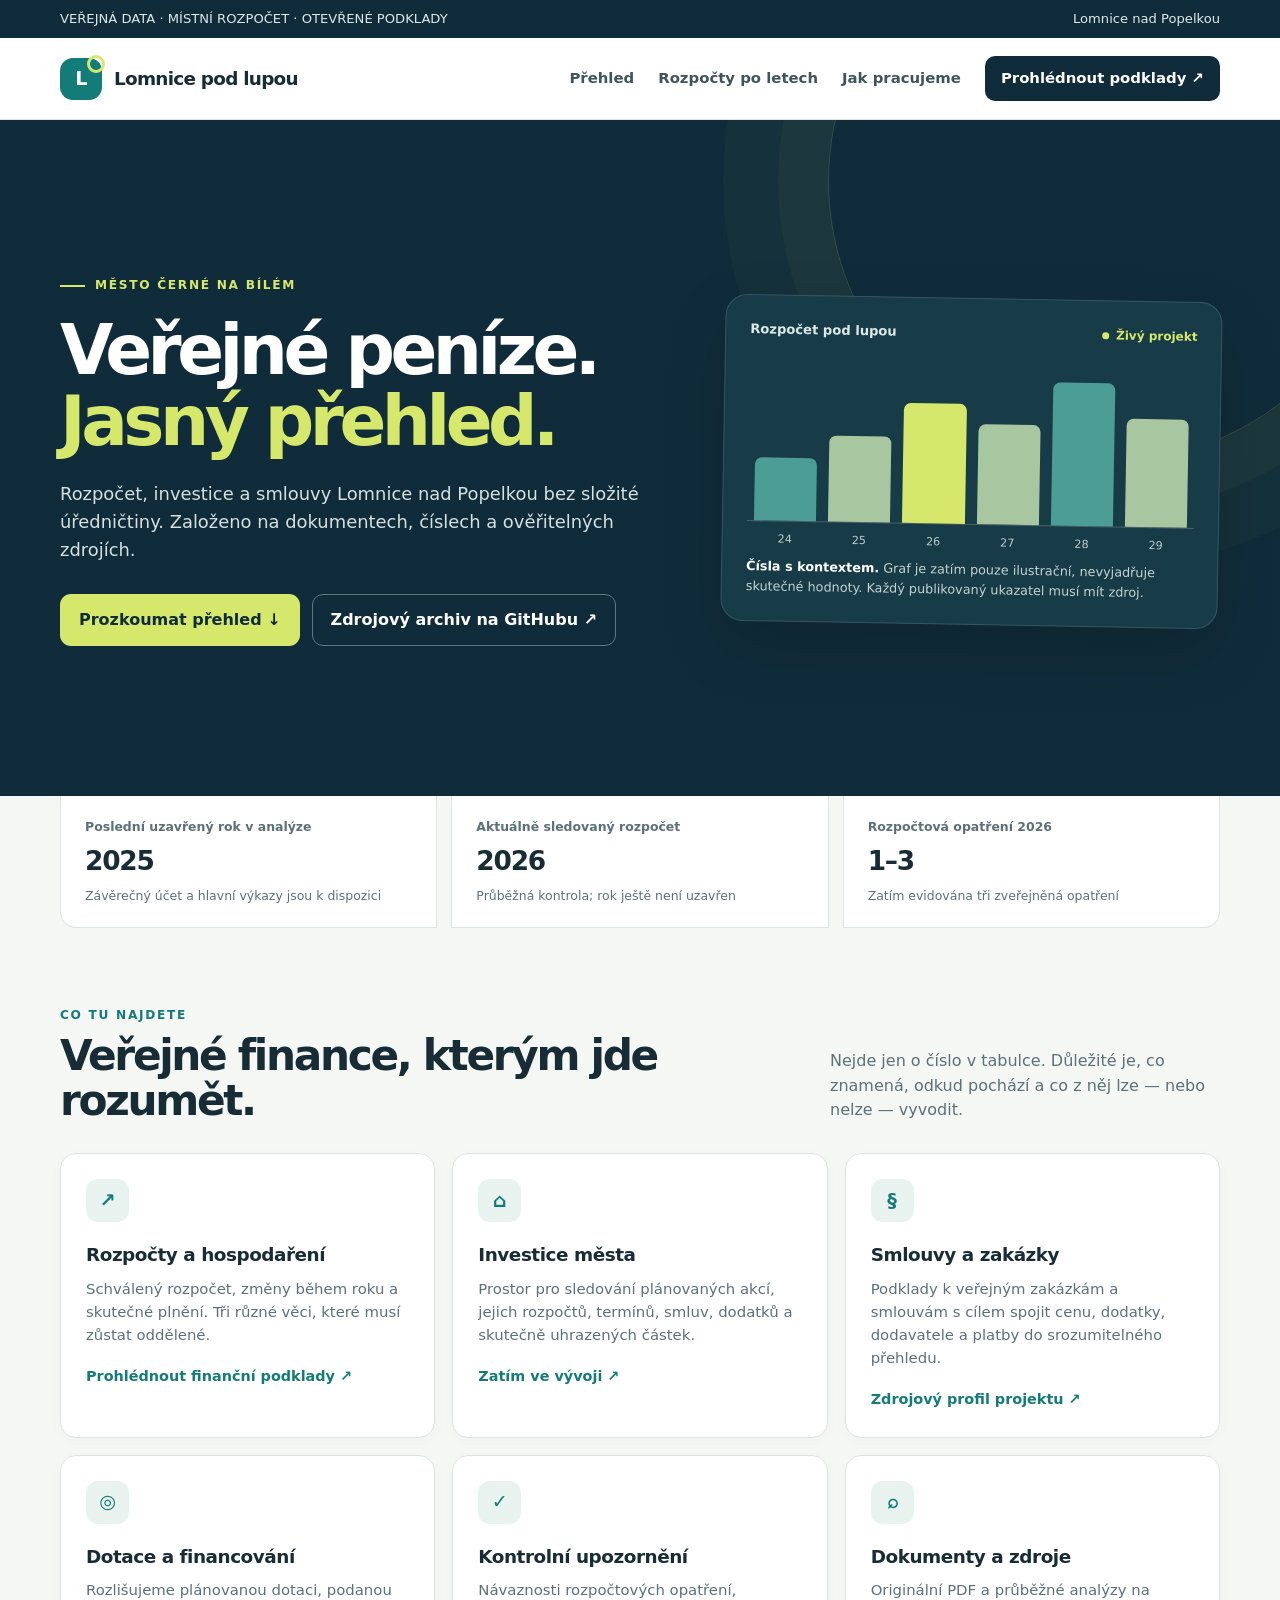
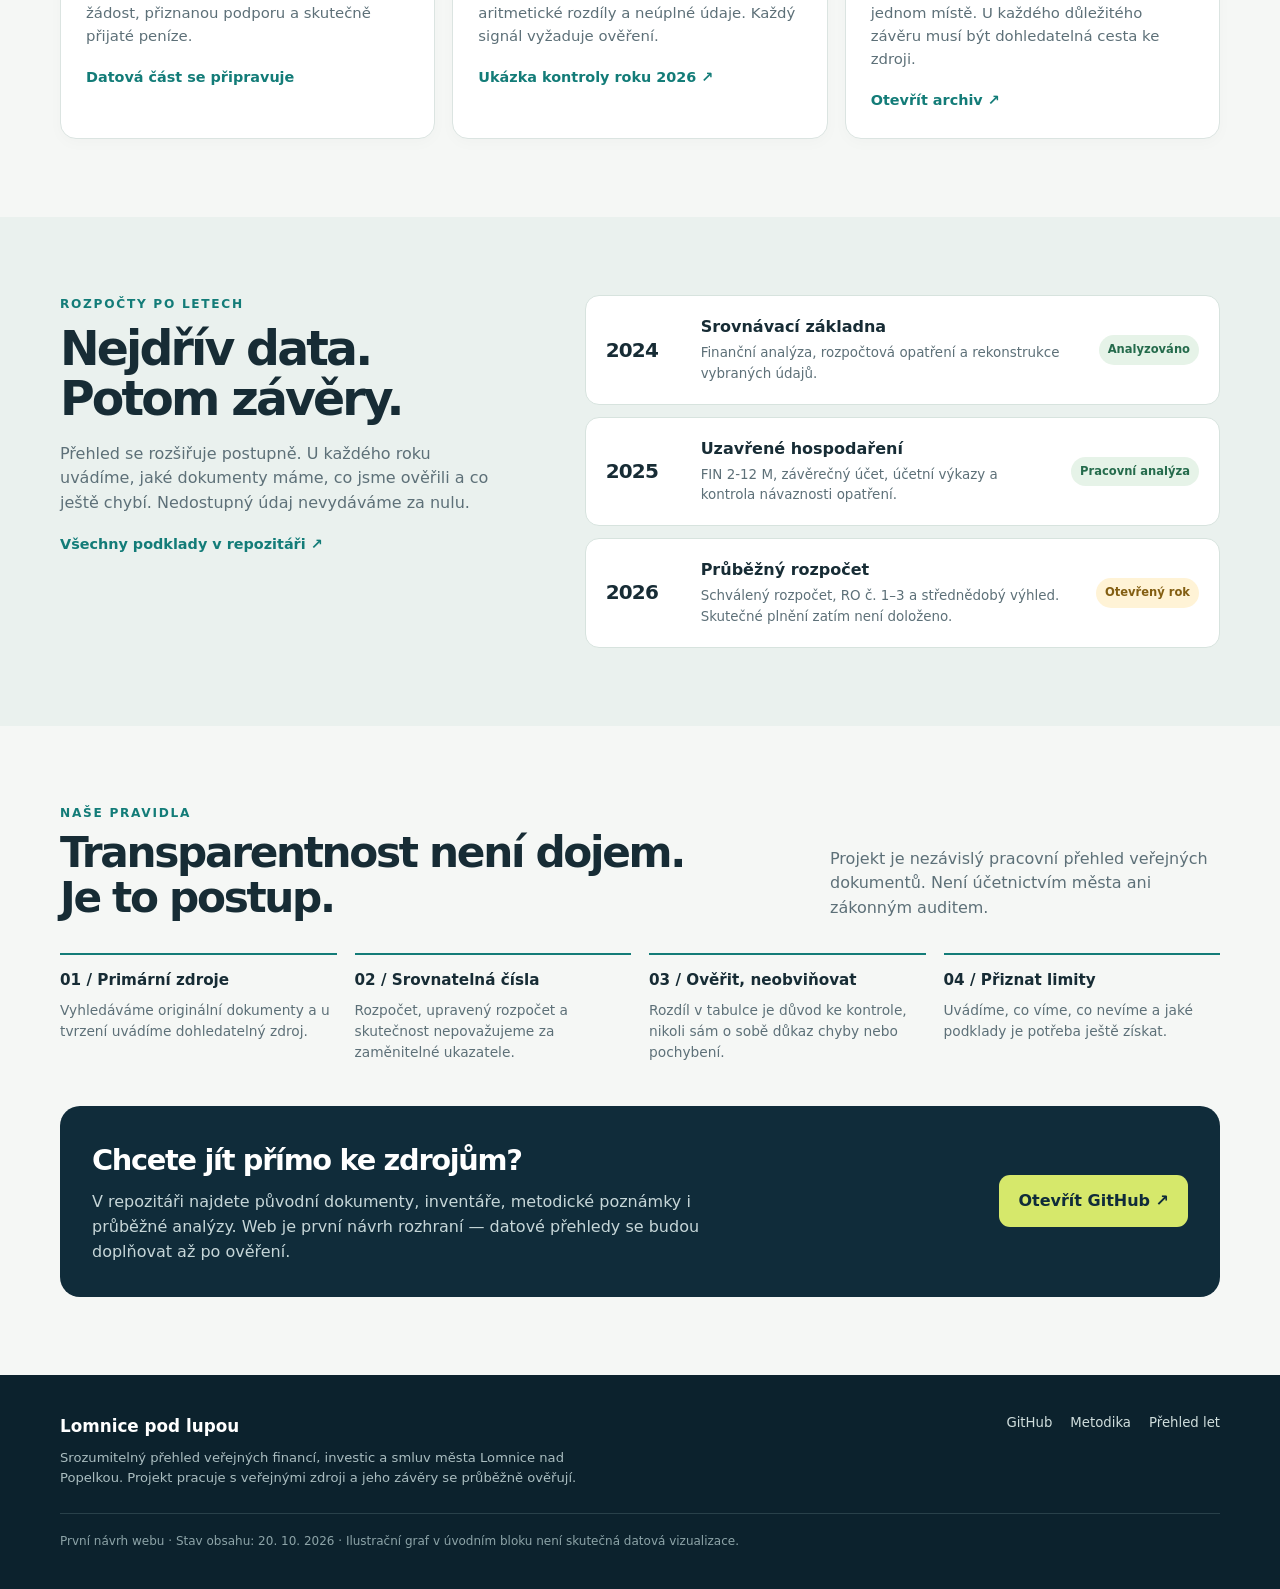
==== site/index.html @ ef6eff3b "Add first public website homepage prototype" ====
<!doctype html>
<html lang="cs">
<head>
  <meta charset="utf-8">
  <meta name="viewport" content="width=device-width, initial-scale=1">
  <meta name="description" content="Lomnice pod lupou – veřejně dohledatelný přehled rozpočtu, financí, investic a veřejných zakázek města Lomnice nad Popelkou.">
  <meta name="theme-color" content="#102c3a">
  <title>Lomnice pod lupou | Veřejné finance srozumitelně</title>
  <style>
    :root{--ink:#172c35;--muted:#5d7078;--paper:#f5f7f5;--white:#fff;--navy:#102c3a;--teal:#137c78;--lime:#d6e86b;--line:#dbe4e1;--soft:#e8f2ef;--warn:#fff3d6;--shadow:0 18px 45px rgba(16,44,58,.09)}
    *{box-sizing:border-box}html{scroll-behavior:smooth}body{margin:0;background:var(--paper);color:var(--ink);font-family:Inter,ui-sans-serif,system-ui,-apple-system,BlinkMacSystemFont,"Segoe UI",sans-serif;line-height:1.55}
    a{color:inherit}button{font:inherit}.wrap{width:min(1160px,calc(100% - 40px));margin:auto}
    .topline{background:var(--navy);color:#dce9e8;font-size:.82rem}.topline .wrap{display:flex;justify-content:space-between;gap:16px;padding:9px 0}
    header{background:var(--white);border-bottom:1px solid var(--line)}.nav{display:flex;align-items:center;justify-content:space-between;gap:25px;padding:18px 0}
    .brand{display:flex;align-items:center;gap:12px;text-decoration:none;font-weight:850;letter-spacing:-.04em;font-size:1.15rem}.brandmark{width:42px;height:42px;background:var(--teal);color:white;border-radius:13px;display:grid;place-items:center;font-weight:900;font-size:1.2rem;position:relative}.brandmark:after{content:"";position:absolute;width:12px;height:12px;border:3px solid var(--lime);border-radius:50%;right:-3px;top:-3px}
    nav{display:flex;align-items:center;gap:24px}nav a{text-decoration:none;color:#40545c;font-size:.93rem;font-weight:650}nav a:hover{color:var(--teal)}.navcta{background:var(--navy);color:#fff;padding:11px 16px;border-radius:10px}
    .hero{background:var(--navy);color:white;overflow:hidden;position:relative}.hero:after{content:"";position:absolute;width:560px;height:560px;border:1px solid rgba(214,232,107,.18);border-radius:50%;right:-110px;top:-220px;box-shadow:0 0 0 50px rgba(214,232,107,.035),0 0 0 105px rgba(214,232,107,.025);pointer-events:none}
    .hero-grid{display:grid;grid-template-columns:1.1fr .9fr;align-items:center;gap:55px;padding:78px 0 72px;position:relative;z-index:1}.eyebrow{text-transform:uppercase;letter-spacing:.14em;font-size:.76rem;font-weight:800;color:var(--lime);display:flex;align-items:center;gap:10px}.eyebrow:before{content:"";width:25px;height:2px;background:var(--lime)}
    h1{font-size:clamp(2.7rem,5.4vw,5rem);line-height:1.02;letter-spacing:-.065em;margin:20px 0 24px;max-width:720px}h1 em{font-style:normal;color:var(--lime)}.hero p{font-size:1.12rem;color:#d4e0e1;max-width:590px;margin:0 0 30px}.actions{display:flex;gap:12px;flex-wrap:wrap}.btn{display:inline-flex;align-items:center;justify-content:center;text-decoration:none;border-radius:11px;padding:13px 18px;font-weight:800;border:1px solid transparent}.btn.primary{background:var(--lime);color:var(--navy)}.btn.ghost{border-color:#61757c;color:white}.btn:hover{transform:translateY(-1px)}
    .visual{background:#183b48;border:1px solid #355661;border-radius:22px;padding:24px;box-shadow:0 25px 65px rgba(0,0,0,.15);transform:rotate(1deg)}.visual-top{display:flex;justify-content:space-between;align-items:center;color:#dbe8e6;font-size:.82rem;font-weight:750}.live{display:inline-flex;align-items:center;gap:7px;color:var(--lime);font-size:.75rem}.live:before{content:"";width:7px;height:7px;border-radius:50%;background:var(--lime)}
    .chart{height:160px;display:flex;align-items:end;gap:12px;border-bottom:1px solid #49616a;margin:22px 0 18px;padding:0 7px}.bar{flex:1;border-radius:7px 7px 0 0;background:#4b9d95;position:relative;min-width:0}.bar:nth-child(2n){background:#a8c6a0}.bar:nth-child(3){background:var(--lime)}.bar span{position:absolute;bottom:-27px;left:50%;transform:translateX(-50%);font-size:.7rem;color:#b9cbcc}.visual-note{margin-top:35px;color:#c3d2d2;font-size:.8rem}.visual-note strong{color:white}
    .stats{display:grid;grid-template-columns:repeat(3,1fr);gap:14px;margin-top:-1px}.stat{background:white;padding:22px 24px;border:1px solid var(--line);border-top:0}.stat:first-child{border-radius:0 0 0 16px}.stat:last-child{border-radius:0 0 16px 0}.stat-label{font-size:.78rem;color:var(--muted);font-weight:700}.stat-value{font-size:1.65rem;font-weight:850;letter-spacing:-.045em;margin:4px 0}.stat-note{font-size:.78rem;color:var(--muted)}
    section{padding:78px 0}.section-head{display:flex;justify-content:space-between;align-items:end;gap:30px;margin-bottom:30px}.section-head h2{font-size:clamp(2rem,3.3vw,3.1rem);line-height:1.06;letter-spacing:-.055em;margin:9px 0 0;max-width:660px}.section-head p{max-width:390px;color:var(--muted);margin:0}.kicker{font-size:.76rem;text-transform:uppercase;letter-spacing:.14em;color:var(--teal);font-weight:850}
    .cards{display:grid;grid-template-columns:repeat(3,1fr);gap:17px}.card{background:white;border:1px solid var(--line);border-radius:16px;padding:25px;box-shadow:0 4px 15px rgba(16,44,58,.025)}.icon{width:43px;height:43px;background:var(--soft);border-radius:12px;display:grid;place-items:center;color:var(--teal);font-size:1.2rem;font-weight:900}.card h3{margin:19px 0 8px;font-size:1.15rem;letter-spacing:-.025em}.card p{color:var(--muted);font-size:.93rem;margin:0 0 17px}.textlink{font-weight:800;color:var(--teal);text-decoration:none;font-size:.9rem}.textlink:hover{text-decoration:underline}
    .feature{background:#eaf1ee}.feature-grid{display:grid;grid-template-columns:.85fr 1.15fr;gap:55px;align-items:start}.feature h2{font-size:clamp(2.2rem,3.7vw,3.4rem);line-height:1.05;letter-spacing:-.06em;margin:10px 0 18px}.feature-intro{color:var(--muted);max-width:440px}.yearlist{display:grid;gap:12px}.year{background:white;border:1px solid #d7e3de;border-radius:14px;padding:19px 20px;display:grid;grid-template-columns:80px 1fr auto;align-items:center;gap:15px}.yearnum{font-size:1.25rem;font-weight:900;letter-spacing:-.04em}.year h3{font-size:1rem;margin:0 0 3px}.year p{font-size:.84rem;color:var(--muted);margin:0}.pill{font-size:.72rem;font-weight:800;border-radius:999px;padding:6px 9px;background:#e6f3e8;color:#256b4c;white-space:nowrap}.pill.work{background:var(--warn);color:#835e12}
    .callout{background:var(--navy);color:white;border-radius:20px;padding:32px;display:flex;justify-content:space-between;align-items:center;gap:28px}.callout h2{font-size:1.8rem;letter-spacing:-.045em;margin:0 0 8px}.callout p{color:#c6d6d8;margin:0;max-width:650px}.callout .btn{white-space:nowrap}
    .method{display:grid;grid-template-columns:repeat(4,1fr);gap:18px;margin-top:32px}.step{border-top:2px solid var(--teal);padding-top:14px}.step strong{display:block;font-size:.95rem;margin-bottom:7px}.step p{font-size:.86rem;color:var(--muted);margin:0}
    footer{background:#0c222d;color:#d0dedd;padding:38px 0}.footergrid{display:flex;justify-content:space-between;gap:30px;align-items:start}.footerbrand{font-weight:850;color:white;font-size:1.05rem}.footertext{max-width:550px;font-size:.82rem;color:#aabdc0;margin-top:9px}.footlinks{display:flex;gap:18px;flex-wrap:wrap}.footlinks a{font-size:.83rem;color:#d0dedd;text-decoration:none}.footlinks a:hover{color:var(--lime)}.fineprint{font-size:.75rem;color:#8da4a8;margin-top:25px;border-top:1px solid #29414a;padding-top:18px}
    @media(max-width:850px){nav{gap:13px}nav a:not(.navcta){display:none}.hero-grid{grid-template-columns:1fr;gap:40px;padding:60px 0}.visual{max-width:540px}.feature-grid{grid-template-columns:1fr;gap:30px}.cards{grid-template-columns:repeat(2,1fr)}.section-head{align-items:start;flex-direction:column}.method{grid-template-columns:repeat(2,1fr)}}
    @media(max-width:560px){.wrap{width:min(100% - 28px,1160px)}.topline .wrap{font-size:.72rem}.topline span:last-child{display:none}.nav{padding:13px 0}.navcta{padding:9px 11px;font-size:.82rem}.hero-grid{padding:48px 0}.hero p{font-size:1rem}h1{font-size:3.1rem}.stats{grid-template-columns:1fr;gap:0}.stat,.stat:first-child,.stat:last-child{border-radius:0;border-top:1px solid var(--line)}.stat:first-child{border-radius:13px 13px 0 0}.stat:last-child{border-radius:0 0 13px 13px}.cards{grid-template-columns:1fr}section{padding:55px 0}.year{grid-template-columns:55px 1fr;gap:12px}.year .pill{grid-column:2;justify-self:start}.callout{padding:25px;align-items:start;flex-direction:column}.method{grid-template-columns:1fr 1fr}.footergrid{flex-direction:column}.visual{padding:19px}.chart{gap:8px}}
  </style>
</head>
<body>
  <div class="topline"><div class="wrap"><span>VEŘEJNÁ DATA · MÍSTNÍ ROZPOČET · OTEVŘENÉ PODKLADY</span><span>Lomnice nad Popelkou</span></div></div>
  <header>
    <div class="wrap nav">
      <a class="brand" href="#uvod" aria-label="Lomnice pod lupou – úvod"><span class="brandmark">L</span><span>Lomnice pod lupou</span></a>
      <nav aria-label="Hlavní navigace"><a href="#prehled">Přehled</a><a href="#roky">Rozpočty po letech</a><a href="#metodika">Jak pracujeme</a><a class="navcta" href="#zdroje">Prohlédnout podklady ↗</a></nav>
    </div>
  </header>
  <main>
    <section class="hero" id="uvod">
      <div class="wrap hero-grid">
        <div>
          <div class="eyebrow">Město černé na bílém</div>
          <h1>Veřejné peníze.<br><em>Jasný přehled.</em></h1>
          <p>Rozpočet, investice a smlouvy Lomnice nad Popelkou bez složité úředničtiny. Založeno na dokumentech, číslech a ověřitelných zdrojích.</p>
          <div class="actions"><a class="btn primary" href="#prehled">Prozkoumat přehled ↓</a><a class="btn ghost" href="https://github.com/ReneHlouzek/lomnice-pod-lupou">Zdrojový archiv na GitHubu ↗</a></div>
        </div>
        <div class="visual" aria-label="Ilustrační graf vývoje rozpočtu">
          <div class="visual-top"><span>Rozpočet pod lupou</span><span class="live">Živý projekt</span></div>
          <div class="chart" aria-hidden="true"><div class="bar" style="height:40%"><span>24</span></div><div class="bar" style="height:54%"><span>25</span></div><div class="bar" style="height:76%"><span>26</span></div><div class="bar" style="height:63%"><span>27</span></div><div class="bar" style="height:90%"><span>28</span></div><div class="bar" style="height:68%"><span>29</span></div></div>
          <div class="visual-note"><strong>Čísla s kontextem.</strong> Graf je zatím pouze ilustrační, nevyjadřuje skutečné hodnoty. Každý publikovaný ukazatel musí mít zdroj.</div>
        </div>
      </div>
    </section>
    <div class="wrap stats" aria-label="Aktuální stav dat">
      <div class="stat"><div class="stat-label">Poslední uzavřený rok v analýze</div><div class="stat-value">2025</div><div class="stat-note">Závěrečný účet a hlavní výkazy jsou k dispozici</div></div>
      <div class="stat"><div class="stat-label">Aktuálně sledovaný rozpočet</div><div class="stat-value">2026</div><div class="stat-note">Průběžná kontrola; rok ještě není uzavřen</div></div>
      <div class="stat"><div class="stat-label">Rozpočtová opatření 2026</div><div class="stat-value">1–3</div><div class="stat-note">Zatím evidována tři zveřejněná opatření</div></div>
    </div>
    <section id="prehled">
      <div class="wrap">
        <div class="section-head"><div><div class="kicker">Co tu najdete</div><h2>Veřejné finance, kterým jde rozumět.</h2></div><p>Nejde jen o číslo v tabulce. Důležité je, co znamená, odkud pochází a co z něj lze — nebo nelze — vyvodit.</p></div>
        <div class="cards">
          <article class="card"><div class="icon">↗</div><h3>Rozpočty a hospodaření</h3><p>Schválený rozpočet, změny během roku a skutečné plnění. Tři různé věci, které musí zůstat oddělené.</p><a class="textlink" href="https://github.com/ReneHlouzek/lomnice-pod-lupou/tree/main/finance">Prohlédnout finanční podklady ↗</a></article>
          <article class="card"><div class="icon">⌂</div><h3>Investice města</h3><p>Prostor pro sledování plánovaných akcí, jejich rozpočtů, termínů, smluv, dodatků a skutečně uhrazených částek.</p><a class="textlink" href="https://github.com/ReneHlouzek/lomnice-pod-lupou">Zatím ve vývoji ↗</a></article>
          <article class="card"><div class="icon">§</div><h3>Smlouvy a zakázky</h3><p>Podklady k veřejným zakázkám a smlouvám s cílem spojit cenu, dodatky, dodavatele a platby do srozumitelného přehledu.</p><a class="textlink" href="https://github.com/ReneHlouzek">Zdrojový profil projektu ↗</a></article>
          <article class="card"><div class="icon">◎</div><h3>Dotace a financování</h3><p>Rozlišujeme plánovanou dotaci, podanou žádost, přiznanou podporu a skutečně přijaté peníze.</p><span class="textlink">Datová část se připravuje</span></article>
          <article class="card"><div class="icon">✓</div><h3>Kontrolní upozornění</h3><p>Návaznosti rozpočtových opatření, aritmetické rozdíly a neúplné údaje. Každý signál vyžaduje ověření.</p><a class="textlink" href="https://github.com/ReneHlouzek/lomnice-pod-lupou/tree/main/finance/2026/analyzy">Ukázka kontroly roku 2026 ↗</a></article>
          <article class="card"><div class="icon">⌕</div><h3>Dokumenty a zdroje</h3><p>Originální PDF a průběžné analýzy na jednom místě. U každého důležitého závěru musí být dohledatelná cesta ke zdroji.</p><a class="textlink" href="https://github.com/ReneHlouzek/lomnice-pod-lupou">Otevřít archiv ↗</a></article>
        </div>
      </div>
    </section>
    <section class="feature" id="roky">
      <div class="wrap feature-grid">
        <div><div class="kicker">Rozpočty po letech</div><h2>Nejdřív data.<br>Potom závěry.</h2><p class="feature-intro">Přehled se rozšiřuje postupně. U každého roku uvádíme, jaké dokumenty máme, co jsme ověřili a co ještě chybí. Nedostupný údaj nevydáváme za nulu.</p><p><a class="textlink" href="https://github.com/ReneHlouzek/lomnice-pod-lupou">Všechny podklady v repozitáři ↗</a></p></div>
        <div class="yearlist">
          <article class="year"><div class="yearnum">2024</div><div><h3>Srovnávací základna</h3><p>Finanční analýza, rozpočtová opatření a rekonstrukce vybraných údajů.</p></div><span class="pill">Analyzováno</span></article>
          <article class="year"><div class="yearnum">2025</div><div><h3>Uzavřené hospodaření</h3><p>FIN 2-12 M, závěrečný účet, účetní výkazy a kontrola návaznosti opatření.</p></div><span class="pill">Pracovní analýza</span></article>
          <article class="year"><div class="yearnum">2026</div><div><h3>Průběžný rozpočet</h3><p>Schválený rozpočet, RO č. 1–3 a střednědobý výhled. Skutečné plnění zatím není doloženo.</p></div><span class="pill work">Otevřený rok</span></article>
        </div>
      </div>
    </section>
    <section id="metodika">
      <div class="wrap">
        <div class="section-head"><div><div class="kicker">Naše pravidla</div><h2>Transparentnost není dojem. Je to postup.</h2></div><p>Projekt je nezávislý pracovní přehled veřejných dokumentů. Není účetnictvím města ani zákonným auditem.</p></div>
        <div class="method">
          <div class="step"><strong>01 / Primární zdroje</strong><p>Vyhledáváme originální dokumenty a u tvrzení uvádíme dohledatelný zdroj.</p></div>
          <div class="step"><strong>02 / Srovnatelná čísla</strong><p>Rozpočet, upravený rozpočet a skutečnost nepovažujeme za zaměnitelné ukazatele.</p></div>
          <div class="step"><strong>03 / Ověřit, neobviňovat</strong><p>Rozdíl v tabulce je důvod ke kontrole, nikoli sám o sobě důkaz chyby nebo pochybení.</p></div>
          <div class="step"><strong>04 / Přiznat limity</strong><p>Uvádíme, co víme, co nevíme a jaké podklady je potřeba ještě získat.</p></div>
        </div>
        <div class="callout" id="zdroje" style="margin-top:42px"><div><h2>Chcete jít přímo ke zdrojům?</h2><p>V repozitáři najdete původní dokumenty, inventáře, metodické poznámky i průběžné analýzy. Web je první návrh rozhraní — datové přehledy se budou doplňovat až po ověření.</p></div><a class="btn primary" href="https://github.com/ReneHlouzek/lomnice-pod-lupou">Otevřít GitHub ↗</a></div>
      </div>
    </section>
  </main>
  <footer><div class="wrap"><div class="footergrid"><div><div class="footerbrand">Lomnice pod lupou</div><div class="footertext">Srozumitelný přehled veřejných financí, investic a smluv města Lomnice nad Popelkou. Projekt pracuje s veřejnými zdroji a jeho závěry se průběžně ověřují.</div></div><div class="footlinks"><a href="https://github.com/ReneHlouzek/lomnice-pod-lupou">GitHub</a><a href="#metodika">Metodika</a><a href="#roky">Přehled let</a></div></div><div class="fineprint">První návrh webu · Stav obsahu: 20. 10. 2026 · Ilustrační graf v úvodním bloku není skutečná datová vizualizace.</div></div></footer>
</body>
</html>
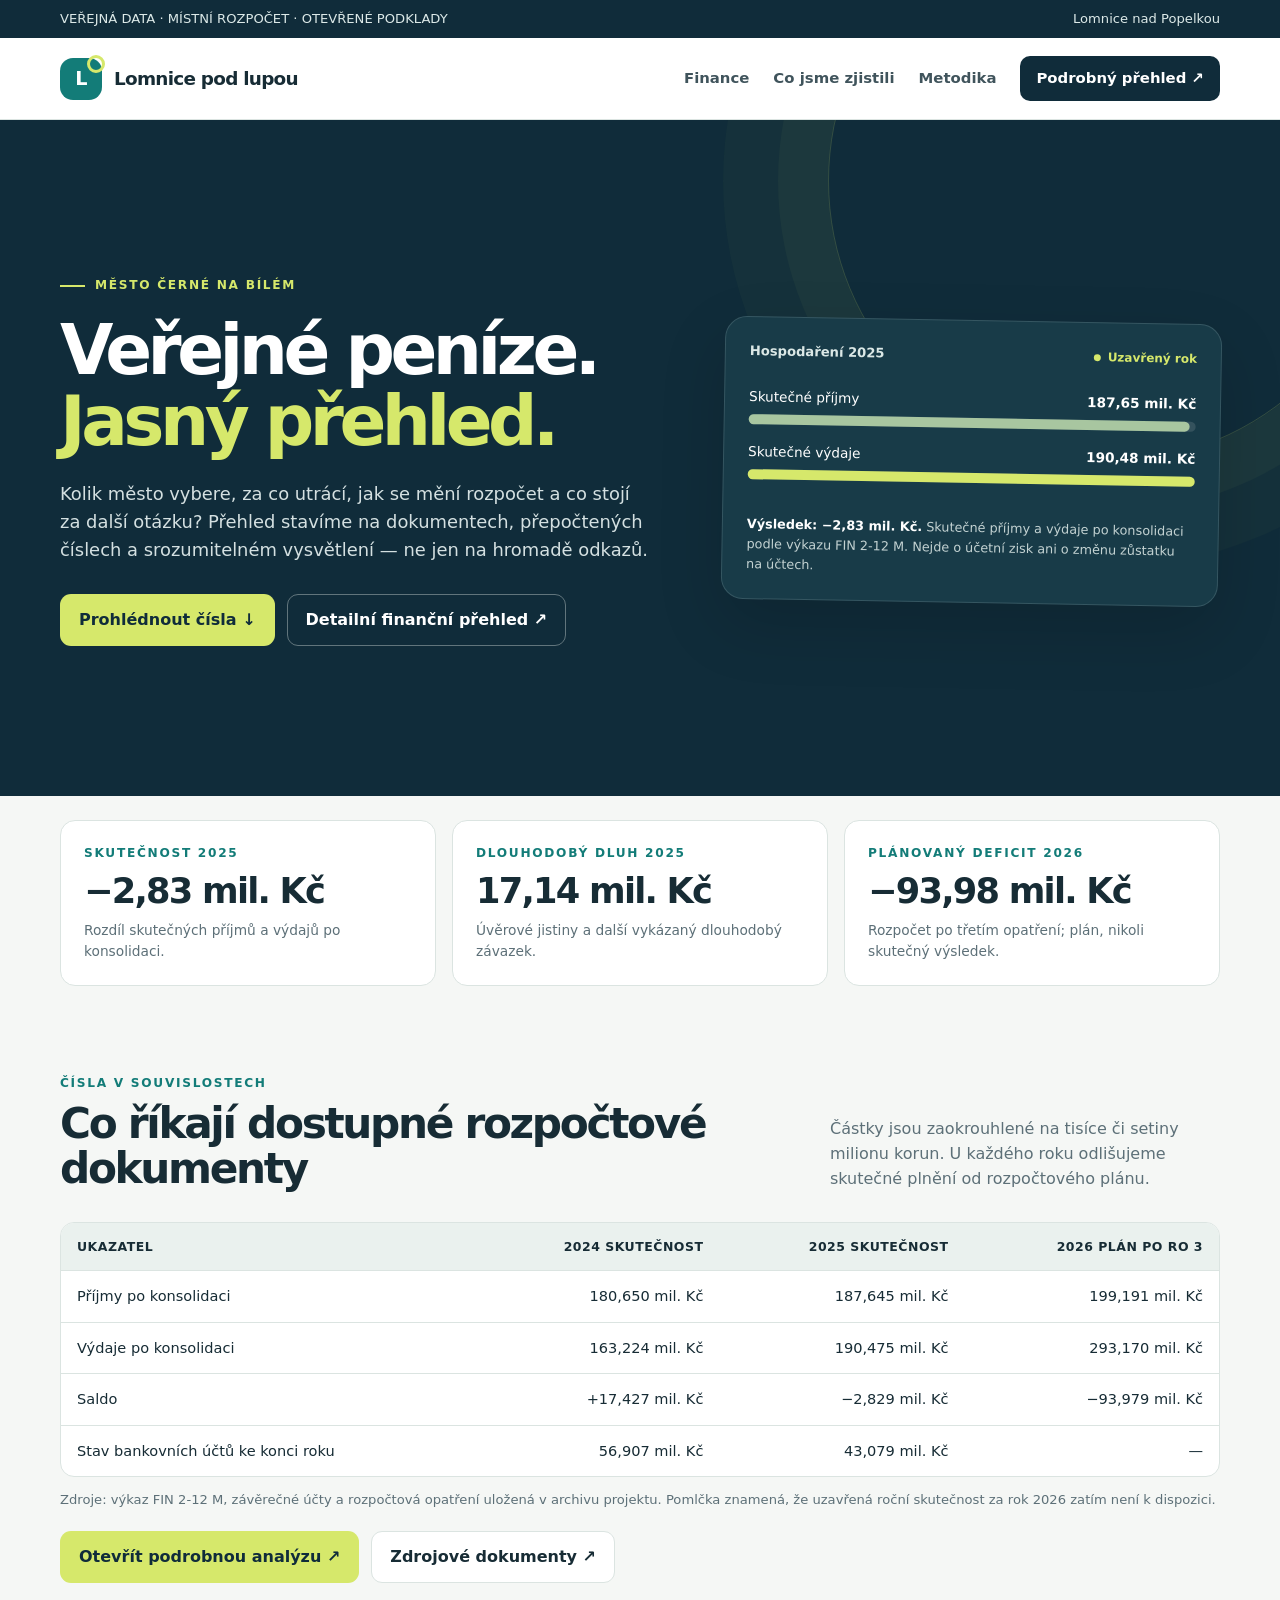
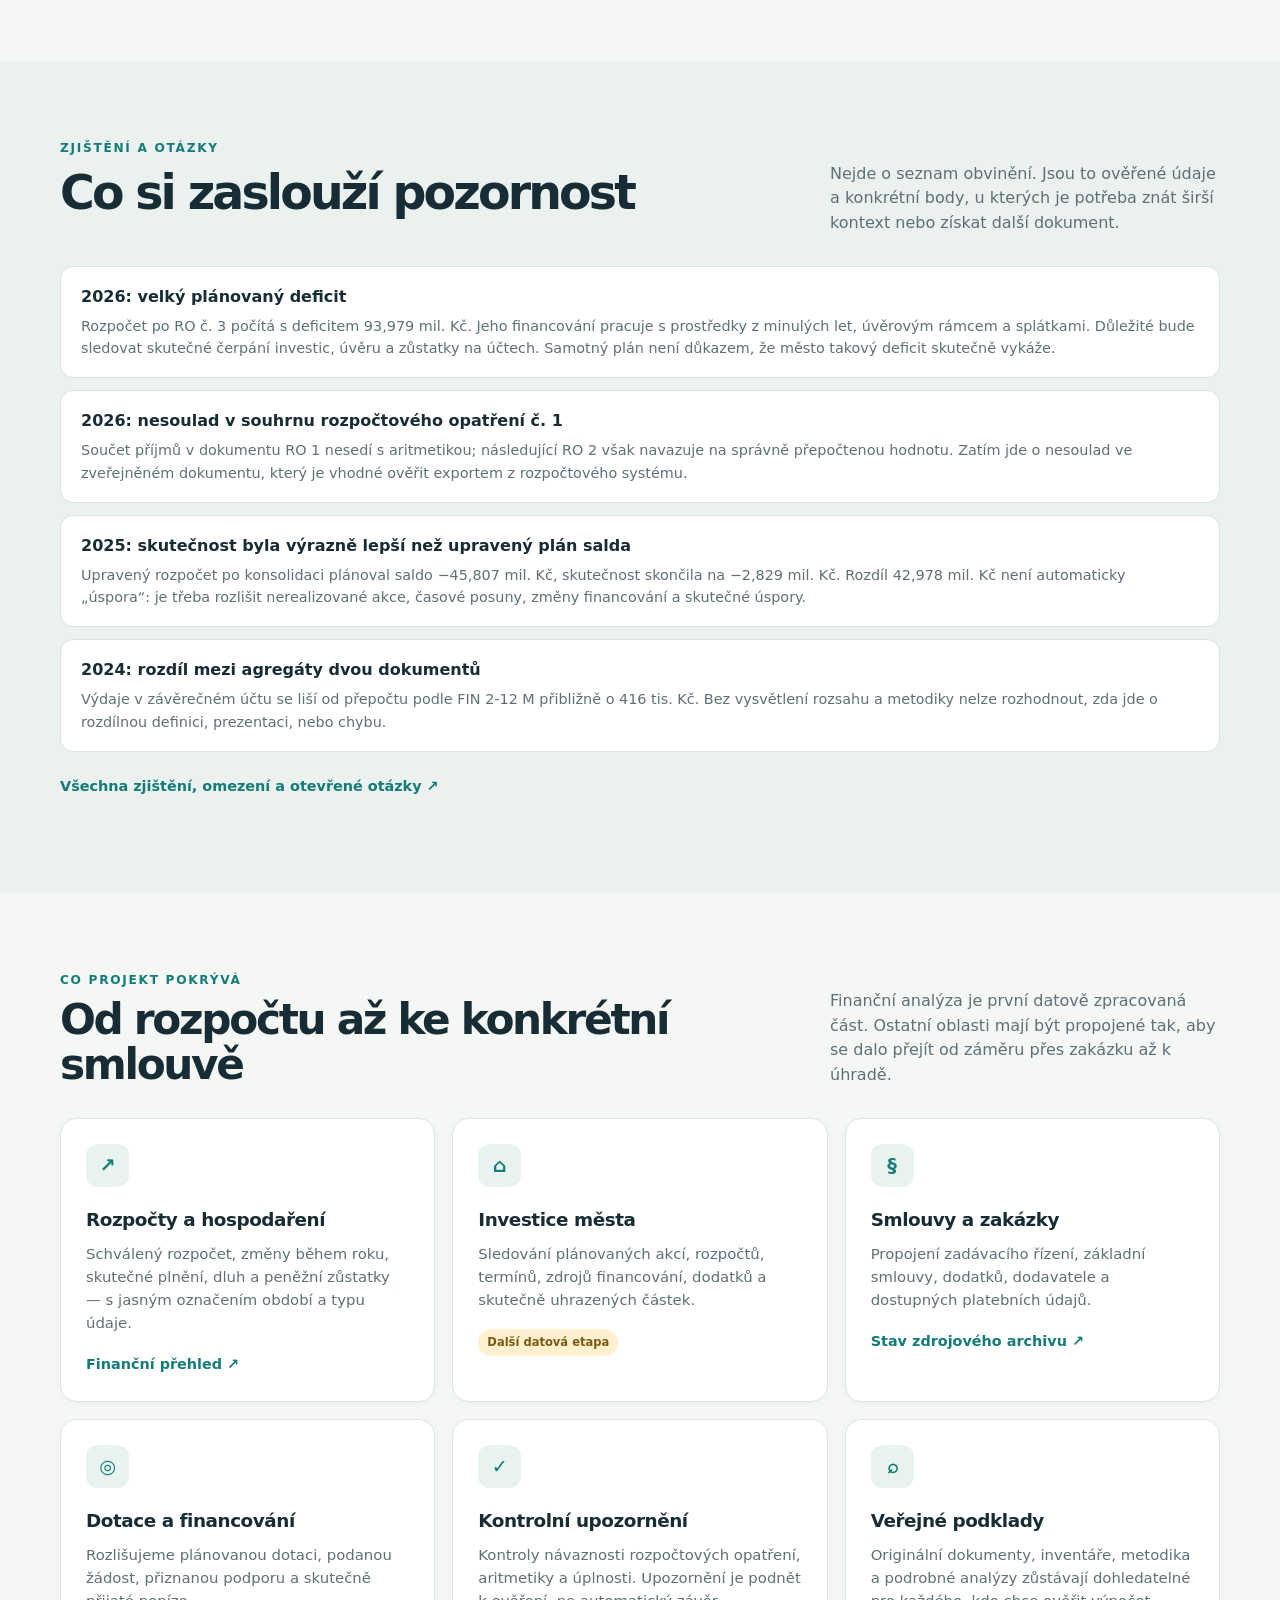
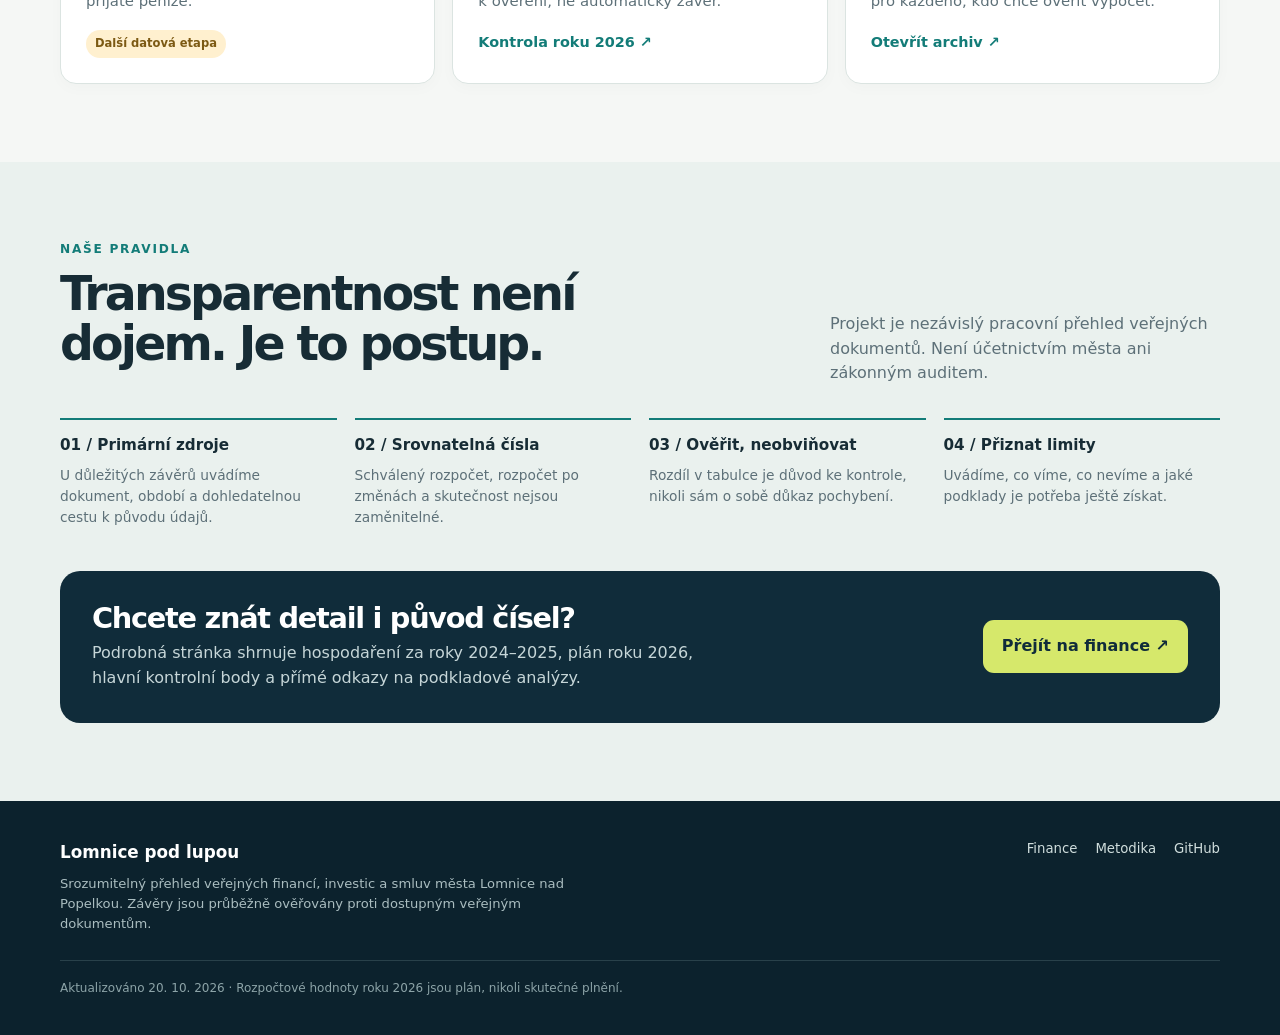
==== commit 159fe675: "Přidat skutečné finanční údaje na hlavní stránku" ====
--- a/site/index.html
+++ b/site/index.html
@@ -3,7 +3,7 @@
 <head>
   <meta charset="utf-8">
   <meta name="viewport" content="width=device-width, initial-scale=1">
-  <meta name="description" content="Lomnice pod lupou – veřejně dohledatelný přehled rozpočtu, financí, investic a veřejných zakázek města Lomnice nad Popelkou.">
+  <meta name="description" content="Lomnice pod lupou – srozumitelný přehled rozpočtu, hospodaření, investic a veřejných zakázek města Lomnice nad Popelkou.">
   <meta name="theme-color" content="#102c3a">
   <title>Lomnice pod lupou | Veřejné finance srozumitelně</title>
   <style>
@@ -26,75 +26,78 @@
     .callout{background:var(--navy);color:white;border-radius:20px;padding:32px;display:flex;justify-content:space-between;align-items:center;gap:28px}.callout h2{font-size:1.8rem;letter-spacing:-.045em;margin:0 0 8px}.callout p{color:#c6d6d8;margin:0;max-width:650px}.callout .btn{white-space:nowrap}
     .method{display:grid;grid-template-columns:repeat(4,1fr);gap:18px;margin-top:32px}.step{border-top:2px solid var(--teal);padding-top:14px}.step strong{display:block;font-size:.95rem;margin-bottom:7px}.step p{font-size:.86rem;color:var(--muted);margin:0}
     footer{background:#0c222d;color:#d0dedd;padding:38px 0}.footergrid{display:flex;justify-content:space-between;gap:30px;align-items:start}.footerbrand{font-weight:850;color:white;font-size:1.05rem}.footertext{max-width:550px;font-size:.82rem;color:#aabdc0;margin-top:9px}.footlinks{display:flex;gap:18px;flex-wrap:wrap}.footlinks a{font-size:.83rem;color:#d0dedd;text-decoration:none}.footlinks a:hover{color:var(--lime)}.fineprint{font-size:.75rem;color:#8da4a8;margin-top:25px;border-top:1px solid #29414a;padding-top:18px}
-    @media(max-width:850px){nav{gap:13px}nav a:not(.navcta){display:none}.hero-grid{grid-template-columns:1fr;gap:40px;padding:60px 0}.visual{max-width:540px}.feature-grid{grid-template-columns:1fr;gap:30px}.cards{grid-template-columns:repeat(2,1fr)}.section-head{align-items:start;flex-direction:column}.method{grid-template-columns:repeat(2,1fr)}}
+    .numbers{display:grid;grid-template-columns:repeat(3,1fr);gap:16px}.numbercard{background:#fff;border:1px solid var(--line);border-radius:15px;padding:23px}.numbercard .big{font-size:clamp(1.45rem,2.8vw,2.2rem);font-weight:900;letter-spacing:-.05em;line-height:1.15;margin:8px 0}.numbercard p{font-size:.86rem;color:var(--muted);margin:0}.tag{display:inline-block;border-radius:999px;padding:5px 9px;background:#e7f2eb;color:#28664a;font-size:.72rem;font-weight:800}.tag.warn{background:#fff0cf;color:#7c5913}.tablewrap{overflow-x:auto;background:white;border:1px solid var(--line);border-radius:14px}table{width:100%;border-collapse:collapse;min-width:680px}th,td{text-align:left;padding:14px 16px;border-bottom:1px solid var(--line);font-size:.91rem}th{background:#eaf1ee;font-size:.78rem;text-transform:uppercase;letter-spacing:.04em}tr:last-child td{border-bottom:0}.num{text-align:right;font-variant-numeric:tabular-nums}.note{border-left:4px solid var(--teal);padding:15px 18px;background:#eaf1ee;border-radius:0 10px 10px 0;color:#40545c;font-size:.92rem}.alerts{display:grid;gap:12px}.alert{background:white;border:1px solid var(--line);border-radius:13px;padding:18px 20px}.alert strong{display:block;margin-bottom:5px}.alert p{color:var(--muted);font-size:.9rem;margin:0}.source{font-size:.82rem;color:var(--teal);font-weight:750;text-decoration:none}.source:hover{text-decoration:underline}.small{font-size:.82rem;color:var(--muted)}\n    @media(max-width:850px){{nav{gap:13px}nav a:not(.navcta){display:none}.hero-grid{grid-template-columns:1fr;gap:40px;padding:60px 0}.visual{max-width:540px}.feature-grid{grid-template-columns:1fr;gap:30px}.cards{grid-template-columns:repeat(2,1fr)}.section-head{align-items:start;flex-direction:column}.method{grid-template-columns:repeat(2,1fr)}}
     @media(max-width:560px){.wrap{width:min(100% - 28px,1160px)}.topline .wrap{font-size:.72rem}.topline span:last-child{display:none}.nav{padding:13px 0}.navcta{padding:9px 11px;font-size:.82rem}.hero-grid{padding:48px 0}.hero p{font-size:1rem}h1{font-size:3.1rem}.stats{grid-template-columns:1fr;gap:0}.stat,.stat:first-child,.stat:last-child{border-radius:0;border-top:1px solid var(--line)}.stat:first-child{border-radius:13px 13px 0 0}.stat:last-child{border-radius:0 0 13px 13px}.cards{grid-template-columns:1fr}section{padding:55px 0}.year{grid-template-columns:55px 1fr;gap:12px}.year .pill{grid-column:2;justify-self:start}.callout{padding:25px;align-items:start;flex-direction:column}.method{grid-template-columns:1fr 1fr}.footergrid{flex-direction:column}.visual{padding:19px}.chart{gap:8px}}
   </style>
 </head>
 <body>
   <div class="topline"><div class="wrap"><span>VEŘEJNÁ DATA · MÍSTNÍ ROZPOČET · OTEVŘENÉ PODKLADY</span><span>Lomnice nad Popelkou</span></div></div>
-  <header>
-    <div class="wrap nav">
-      <a class="brand" href="#uvod" aria-label="Lomnice pod lupou – úvod"><span class="brandmark">L</span><span>Lomnice pod lupou</span></a>
-      <nav aria-label="Hlavní navigace"><a href="#prehled">Přehled</a><a href="#roky">Rozpočty po letech</a><a href="#metodika">Jak pracujeme</a><a class="navcta" href="#zdroje">Prohlédnout podklady ↗</a></nav>
-    </div>
-  </header>
+  <header><div class="wrap nav">
+    <a class="brand" href="#uvod" aria-label="Lomnice pod lupou – úvod"><span class="brandmark">L</span><span>Lomnice pod lupou</span></a>
+    <nav aria-label="Hlavní navigace"><a href="#finance">Finance</a><a href="#zjisteni">Co jsme zjistili</a><a href="#metodika">Metodika</a><a class="navcta" href="finance.html">Podrobný přehled ↗</a></nav>
+  </div></header>
   <main>
-    <section class="hero" id="uvod">
-      <div class="wrap hero-grid">
-        <div>
-          <div class="eyebrow">Město černé na bílém</div>
-          <h1>Veřejné peníze.<br><em>Jasný přehled.</em></h1>
-          <p>Rozpočet, investice a smlouvy Lomnice nad Popelkou bez složité úředničtiny. Založeno na dokumentech, číslech a ověřitelných zdrojích.</p>
-          <div class="actions"><a class="btn primary" href="#prehled">Prozkoumat přehled ↓</a><a class="btn ghost" href="https://github.com/ReneHlouzek/lomnice-pod-lupou">Zdrojový archiv na GitHubu ↗</a></div>
+    <section class="hero" id="uvod"><div class="wrap hero-grid">
+      <div><div class="eyebrow">Město černé na bílém</div><h1>Veřejné peníze.<br><em>Jasný přehled.</em></h1>
+        <p>Kolik město vybere, za co utrácí, jak se mění rozpočet a co stojí za další otázku? Přehled stavíme na dokumentech, přepočtených číslech a srozumitelném vysvětlení — ne jen na hromadě odkazů.</p>
+        <div class="actions"><a class="btn primary" href="#finance">Prohlédnout čísla ↓</a><a class="btn ghost" href="finance.html">Detailní finanční přehled ↗</a></div>
+      </div>
+      <div class="visual"><div class="visual-top"><span>Hospodaření 2025</span><span class="live">Uzavřený rok</span></div>
+        <div style="display:grid;gap:17px;margin:25px 0">
+          <div><div style="display:flex;justify-content:space-between;gap:10px;font-size:.85rem"><span>Skutečné příjmy</span><strong>187,65 mil. Kč</strong></div><div style="height:10px;background:#34525d;border-radius:99px;margin-top:7px"><div style="height:100%;width:98.5%;background:#a8c6a0;border-radius:99px"></div></div></div>
+          <div><div style="display:flex;justify-content:space-between;gap:10px;font-size:.85rem"><span>Skutečné výdaje</span><strong>190,48 mil. Kč</strong></div><div style="height:10px;background:#34525d;border-radius:99px;margin-top:7px"><div style="height:100%;width:100%;background:#d6e86b;border-radius:99px"></div></div></div>
         </div>
-        <div class="visual" aria-label="Ilustrační graf vývoje rozpočtu">
-          <div class="visual-top"><span>Rozpočet pod lupou</span><span class="live">Živý projekt</span></div>
-          <div class="chart" aria-hidden="true"><div class="bar" style="height:40%"><span>24</span></div><div class="bar" style="height:54%"><span>25</span></div><div class="bar" style="height:76%"><span>26</span></div><div class="bar" style="height:63%"><span>27</span></div><div class="bar" style="height:90%"><span>28</span></div><div class="bar" style="height:68%"><span>29</span></div></div>
-          <div class="visual-note"><strong>Čísla s kontextem.</strong> Graf je zatím pouze ilustrační, nevyjadřuje skutečné hodnoty. Každý publikovaný ukazatel musí mít zdroj.</div>
-        </div>
+        <div class="visual-note"><strong>Výsledek: −2,83 mil. Kč.</strong> Skutečné příjmy a výdaje po konsolidaci podle výkazu FIN 2-12 M. Nejde o účetní zisk ani o změnu zůstatku na účtech.</div>
       </div>
-    </section>
-    <div class="wrap stats" aria-label="Aktuální stav dat">
-      <div class="stat"><div class="stat-label">Poslední uzavřený rok v analýze</div><div class="stat-value">2025</div><div class="stat-note">Závěrečný účet a hlavní výkazy jsou k dispozici</div></div>
-      <div class="stat"><div class="stat-label">Aktuálně sledovaný rozpočet</div><div class="stat-value">2026</div><div class="stat-note">Průběžná kontrola; rok ještě není uzavřen</div></div>
-      <div class="stat"><div class="stat-label">Rozpočtová opatření 2026</div><div class="stat-value">1–3</div><div class="stat-note">Zatím evidována tři zveřejněná opatření</div></div>
-    </div>
-    <section id="prehled">
-      <div class="wrap">
-        <div class="section-head"><div><div class="kicker">Co tu najdete</div><h2>Veřejné finance, kterým jde rozumět.</h2></div><p>Nejde jen o číslo v tabulce. Důležité je, co znamená, odkud pochází a co z něj lze — nebo nelze — vyvodit.</p></div>
-        <div class="cards">
-          <article class="card"><div class="icon">↗</div><h3>Rozpočty a hospodaření</h3><p>Schválený rozpočet, změny během roku a skutečné plnění. Tři různé věci, které musí zůstat oddělené.</p><a class="textlink" href="https://github.com/ReneHlouzek/lomnice-pod-lupou/tree/main/finance">Prohlédnout finanční podklady ↗</a></article>
-          <article class="card"><div class="icon">⌂</div><h3>Investice města</h3><p>Prostor pro sledování plánovaných akcí, jejich rozpočtů, termínů, smluv, dodatků a skutečně uhrazených částek.</p><a class="textlink" href="https://github.com/ReneHlouzek/lomnice-pod-lupou">Zatím ve vývoji ↗</a></article>
-          <article class="card"><div class="icon">§</div><h3>Smlouvy a zakázky</h3><p>Podklady k veřejným zakázkám a smlouvám s cílem spojit cenu, dodatky, dodavatele a platby do srozumitelného přehledu.</p><a class="textlink" href="https://github.com/ReneHlouzek">Zdrojový profil projektu ↗</a></article>
-          <article class="card"><div class="icon">◎</div><h3>Dotace a financování</h3><p>Rozlišujeme plánovanou dotaci, podanou žádost, přiznanou podporu a skutečně přijaté peníze.</p><span class="textlink">Datová část se připravuje</span></article>
-          <article class="card"><div class="icon">✓</div><h3>Kontrolní upozornění</h3><p>Návaznosti rozpočtových opatření, aritmetické rozdíly a neúplné údaje. Každý signál vyžaduje ověření.</p><a class="textlink" href="https://github.com/ReneHlouzek/lomnice-pod-lupou/tree/main/finance/2026/analyzy">Ukázka kontroly roku 2026 ↗</a></article>
-          <article class="card"><div class="icon">⌕</div><h3>Dokumenty a zdroje</h3><p>Originální PDF a průběžné analýzy na jednom místě. U každého důležitého závěru musí být dohledatelná cesta ke zdroji.</p><a class="textlink" href="https://github.com/ReneHlouzek/lomnice-pod-lupou">Otevřít archiv ↗</a></article>
-        </div>
+    </div></section>
+    <section style="padding:24px 0 10px"><div class="wrap numbers">
+      <article class="numbercard"><div class="kicker">Skutečnost 2025</div><div class="big">−2,83 mil. Kč</div><p>Rozdíl skutečných příjmů a výdajů po konsolidaci.</p></article>
+      <article class="numbercard"><div class="kicker">Dlouhodobý dluh 2025</div><div class="big">17,14 mil. Kč</div><p>Úvěrové jistiny a další vykázaný dlouhodobý závazek.</p></article>
+      <article class="numbercard"><div class="kicker">Plánovaný deficit 2026</div><div class="big">−93,98 mil. Kč</div><p>Rozpočet po třetím opatření; plán, nikoli skutečný výsledek.</p></article>
+    </div></section>
+    <section id="finance"><div class="wrap">
+      <div class="section-head"><div><div class="kicker">Čísla v souvislostech</div><h2>Co říkají dostupné rozpočtové dokumenty</h2></div><p>Částky jsou zaokrouhlené na tisíce či setiny milionu korun. U každého roku odlišujeme skutečné plnění od rozpočtového plánu.</p></div>
+      <div class="tablewrap"><table><thead><tr><th>Ukazatel</th><th class="num">2024 skutečnost</th><th class="num">2025 skutečnost</th><th class="num">2026 plán po RO 3</th></tr></thead><tbody>
+        <tr><td>Příjmy po konsolidaci</td><td class="num">180,650 mil. Kč</td><td class="num">187,645 mil. Kč</td><td class="num">199,191 mil. Kč</td></tr>
+        <tr><td>Výdaje po konsolidaci</td><td class="num">163,224 mil. Kč</td><td class="num">190,475 mil. Kč</td><td class="num">293,170 mil. Kč</td></tr>
+        <tr><td>Saldo</td><td class="num">+17,427 mil. Kč</td><td class="num">−2,829 mil. Kč</td><td class="num">−93,979 mil. Kč</td></tr>
+        <tr><td>Stav bankovních účtů ke konci roku</td><td class="num">56,907 mil. Kč</td><td class="num">43,079 mil. Kč</td><td class="num">—</td></tr>
+      </tbody></table></div>
+      <p class="small">Zdroje: výkaz FIN 2-12 M, závěrečné účty a rozpočtová opatření uložená v archivu projektu. Pomlčka znamená, že uzavřená roční skutečnost za rok 2026 zatím není k dispozici.</p>
+      <div class="actions" style="margin-top:20px"><a class="btn primary" href="finance.html">Otevřít podrobnou analýzu ↗</a><a class="btn" style="border:1px solid var(--line);background:#fff" href="https://github.com/ReneHlouzek/lomnice-pod-lupou/tree/main/finance">Zdrojové dokumenty ↗</a></div>
+    </div></section>
+    <section class="feature" id="zjisteni"><div class="wrap">
+      <div class="section-head"><div><div class="kicker">Zjištění a otázky</div><h2>Co si zaslouží pozornost</h2></div><p>Nejde o seznam obvinění. Jsou to ověřené údaje a konkrétní body, u kterých je potřeba znát širší kontext nebo získat další dokument.</p></div>
+      <div class="alerts">
+        <article class="alert"><strong>2026: velký plánovaný deficit</strong><p>Rozpočet po RO č. 3 počítá s deficitem 93,979 mil. Kč. Jeho financování pracuje s prostředky z minulých let, úvěrovým rámcem a splátkami. Důležité bude sledovat skutečné čerpání investic, úvěru a zůstatky na účtech. Samotný plán není důkazem, že město takový deficit skutečně vykáže.</p></article>
+        <article class="alert"><strong>2026: nesoulad v souhrnu rozpočtového opatření č. 1</strong><p>Součet příjmů v dokumentu RO 1 nesedí s aritmetikou; následující RO 2 však navazuje na správně přepočtenou hodnotu. Zatím jde o nesoulad ve zveřejněném dokumentu, který je vhodné ověřit exportem z rozpočtového systému.</p></article>
+        <article class="alert"><strong>2025: skutečnost byla výrazně lepší než upravený plán salda</strong><p>Upravený rozpočet po konsolidaci plánoval saldo −45,807 mil. Kč, skutečnost skončila na −2,829 mil. Kč. Rozdíl 42,978 mil. Kč není automaticky „úspora“: je třeba rozlišit nerealizované akce, časové posuny, změny financování a skutečné úspory.</p></article>
+        <article class="alert"><strong>2024: rozdíl mezi agregáty dvou dokumentů</strong><p>Výdaje v závěrečném účtu se liší od přepočtu podle FIN 2-12 M přibližně o 416 tis. Kč. Bez vysvětlení rozsahu a metodiky nelze rozhodnout, zda jde o rozdílnou definici, prezentaci, nebo chybu.</p></article>
       </div>
-    </section>
-    <section class="feature" id="roky">
-      <div class="wrap feature-grid">
-        <div><div class="kicker">Rozpočty po letech</div><h2>Nejdřív data.<br>Potom závěry.</h2><p class="feature-intro">Přehled se rozšiřuje postupně. U každého roku uvádíme, jaké dokumenty máme, co jsme ověřili a co ještě chybí. Nedostupný údaj nevydáváme za nulu.</p><p><a class="textlink" href="https://github.com/ReneHlouzek/lomnice-pod-lupou">Všechny podklady v repozitáři ↗</a></p></div>
-        <div class="yearlist">
-          <article class="year"><div class="yearnum">2024</div><div><h3>Srovnávací základna</h3><p>Finanční analýza, rozpočtová opatření a rekonstrukce vybraných údajů.</p></div><span class="pill">Analyzováno</span></article>
-          <article class="year"><div class="yearnum">2025</div><div><h3>Uzavřené hospodaření</h3><p>FIN 2-12 M, závěrečný účet, účetní výkazy a kontrola návaznosti opatření.</p></div><span class="pill">Pracovní analýza</span></article>
-          <article class="year"><div class="yearnum">2026</div><div><h3>Průběžný rozpočet</h3><p>Schválený rozpočet, RO č. 1–3 a střednědobý výhled. Skutečné plnění zatím není doloženo.</p></div><span class="pill work">Otevřený rok</span></article>
-        </div>
+      <p style="margin-top:22px"><a class="textlink" href="finance.html#otevrene-otazky">Všechna zjištění, omezení a otevřené otázky ↗</a></p>
+    </div></section>
+    <section><div class="wrap">
+      <div class="section-head"><div><div class="kicker">Co projekt pokrývá</div><h2>Od rozpočtu až ke konkrétní smlouvě</h2></div><p>Finanční analýza je první datově zpracovaná část. Ostatní oblasti mají být propojené tak, aby se dalo přejít od záměru přes zakázku až k úhradě.</p></div>
+      <div class="cards">
+        <article class="card"><div class="icon">↗</div><h3>Rozpočty a hospodaření</h3><p>Schválený rozpočet, změny během roku, skutečné plnění, dluh a peněžní zůstatky — s jasným označením období a typu údaje.</p><a class="textlink" href="finance.html">Finanční přehled ↗</a></article>
+        <article class="card"><div class="icon">⌂</div><h3>Investice města</h3><p>Sledování plánovaných akcí, rozpočtů, termínů, zdrojů financování, dodatků a skutečně uhrazených částek.</p><span class="tag warn">Další datová etapa</span></article>
+        <article class="card"><div class="icon">§</div><h3>Smlouvy a zakázky</h3><p>Propojení zadávacího řízení, základní smlouvy, dodatků, dodavatele a dostupných platebních údajů.</p><a class="textlink" href="https://github.com/ReneHlouzek/lomnice-pod-lupou">Stav zdrojového archivu ↗</a></article>
+        <article class="card"><div class="icon">◎</div><h3>Dotace a financování</h3><p>Rozlišujeme plánovanou dotaci, podanou žádost, přiznanou podporu a skutečně přijaté peníze.</p><span class="tag warn">Další datová etapa</span></article>
+        <article class="card"><div class="icon">✓</div><h3>Kontrolní upozornění</h3><p>Kontroly návaznosti rozpočtových opatření, aritmetiky a úplnosti. Upozornění je podnět k ověření, ne automatický závěr.</p><a class="textlink" href="https://github.com/ReneHlouzek/lomnice-pod-lupou/tree/main/finance/2026/analyzy">Kontrola roku 2026 ↗</a></article>
+        <article class="card"><div class="icon">⌕</div><h3>Veřejné podklady</h3><p>Originální dokumenty, inventáře, metodika a podrobné analýzy zůstávají dohledatelné pro každého, kdo chce ověřit výpočet.</p><a class="textlink" href="https://github.com/ReneHlouzek/lomnice-pod-lupou">Otevřít archiv ↗</a></article>
       </div>
-    </section>
-    <section id="metodika">
-      <div class="wrap">
-        <div class="section-head"><div><div class="kicker">Naše pravidla</div><h2>Transparentnost není dojem. Je to postup.</h2></div><p>Projekt je nezávislý pracovní přehled veřejných dokumentů. Není účetnictvím města ani zákonným auditem.</p></div>
-        <div class="method">
-          <div class="step"><strong>01 / Primární zdroje</strong><p>Vyhledáváme originální dokumenty a u tvrzení uvádíme dohledatelný zdroj.</p></div>
-          <div class="step"><strong>02 / Srovnatelná čísla</strong><p>Rozpočet, upravený rozpočet a skutečnost nepovažujeme za zaměnitelné ukazatele.</p></div>
-          <div class="step"><strong>03 / Ověřit, neobviňovat</strong><p>Rozdíl v tabulce je důvod ke kontrole, nikoli sám o sobě důkaz chyby nebo pochybení.</p></div>
-          <div class="step"><strong>04 / Přiznat limity</strong><p>Uvádíme, co víme, co nevíme a jaké podklady je potřeba ještě získat.</p></div>
-        </div>
-        <div class="callout" id="zdroje" style="margin-top:42px"><div><h2>Chcete jít přímo ke zdrojům?</h2><p>V repozitáři najdete původní dokumenty, inventáře, metodické poznámky i průběžné analýzy. Web je první návrh rozhraní — datové přehledy se budou doplňovat až po ověření.</p></div><a class="btn primary" href="https://github.com/ReneHlouzek/lomnice-pod-lupou">Otevřít GitHub ↗</a></div>
+    </div></section>
+    <section class="feature" id="metodika"><div class="wrap">
+      <div class="section-head"><div><div class="kicker">Naše pravidla</div><h2>Transparentnost není dojem. Je to postup.</h2></div><p>Projekt je nezávislý pracovní přehled veřejných dokumentů. Není účetnictvím města ani zákonným auditem.</p></div>
+      <div class="method">
+        <div class="step"><strong>01 / Primární zdroje</strong><p>U důležitých závěrů uvádíme dokument, období a dohledatelnou cestu k původu údajů.</p></div>
+        <div class="step"><strong>02 / Srovnatelná čísla</strong><p>Schválený rozpočet, rozpočet po změnách a skutečnost nejsou zaměnitelné.</p></div>
+        <div class="step"><strong>03 / Ověřit, neobviňovat</strong><p>Rozdíl v tabulce je důvod ke kontrole, nikoli sám o sobě důkaz pochybení.</p></div>
+        <div class="step"><strong>04 / Přiznat limity</strong><p>Uvádíme, co víme, co nevíme a jaké podklady je potřeba ještě získat.</p></div>
       </div>
-    </section>
+      <div class="callout" style="margin-top:42px"><div><h2>Chcete znát detail i původ čísel?</h2><p>Podrobná stránka shrnuje hospodaření za roky 2024–2025, plán roku 2026, hlavní kontrolní body a přímé odkazy na podkladové analýzy.</p></div><a class="btn primary" href="finance.html">Přejít na finance ↗</a></div>
+    </div></section>
   </main>
-  <footer><div class="wrap"><div class="footergrid"><div><div class="footerbrand">Lomnice pod lupou</div><div class="footertext">Srozumitelný přehled veřejných financí, investic a smluv města Lomnice nad Popelkou. Projekt pracuje s veřejnými zdroji a jeho závěry se průběžně ověřují.</div></div><div class="footlinks"><a href="https://github.com/ReneHlouzek/lomnice-pod-lupou">GitHub</a><a href="#metodika">Metodika</a><a href="#roky">Přehled let</a></div></div><div class="fineprint">První návrh webu · Stav obsahu: 20. 10. 2026 · Ilustrační graf v úvodním bloku není skutečná datová vizualizace.</div></div></footer>
+  <footer><div class="wrap"><div class="footergrid"><div><div class="footerbrand">Lomnice pod lupou</div><div class="footertext">Srozumitelný přehled veřejných financí, investic a smluv města Lomnice nad Popelkou. Závěry jsou průběžně ověřovány proti dostupným veřejným dokumentům.</div></div><div class="footlinks"><a href="finance.html">Finance</a><a href="#metodika">Metodika</a><a href="https://github.com/ReneHlouzek/lomnice-pod-lupou">GitHub</a></div></div><div class="fineprint">Aktualizováno 20. 10. 2026 · Rozpočtové hodnoty roku 2026 jsou plán, nikoli skutečné plnění.</div></div></footer>
 </body>
 </html>
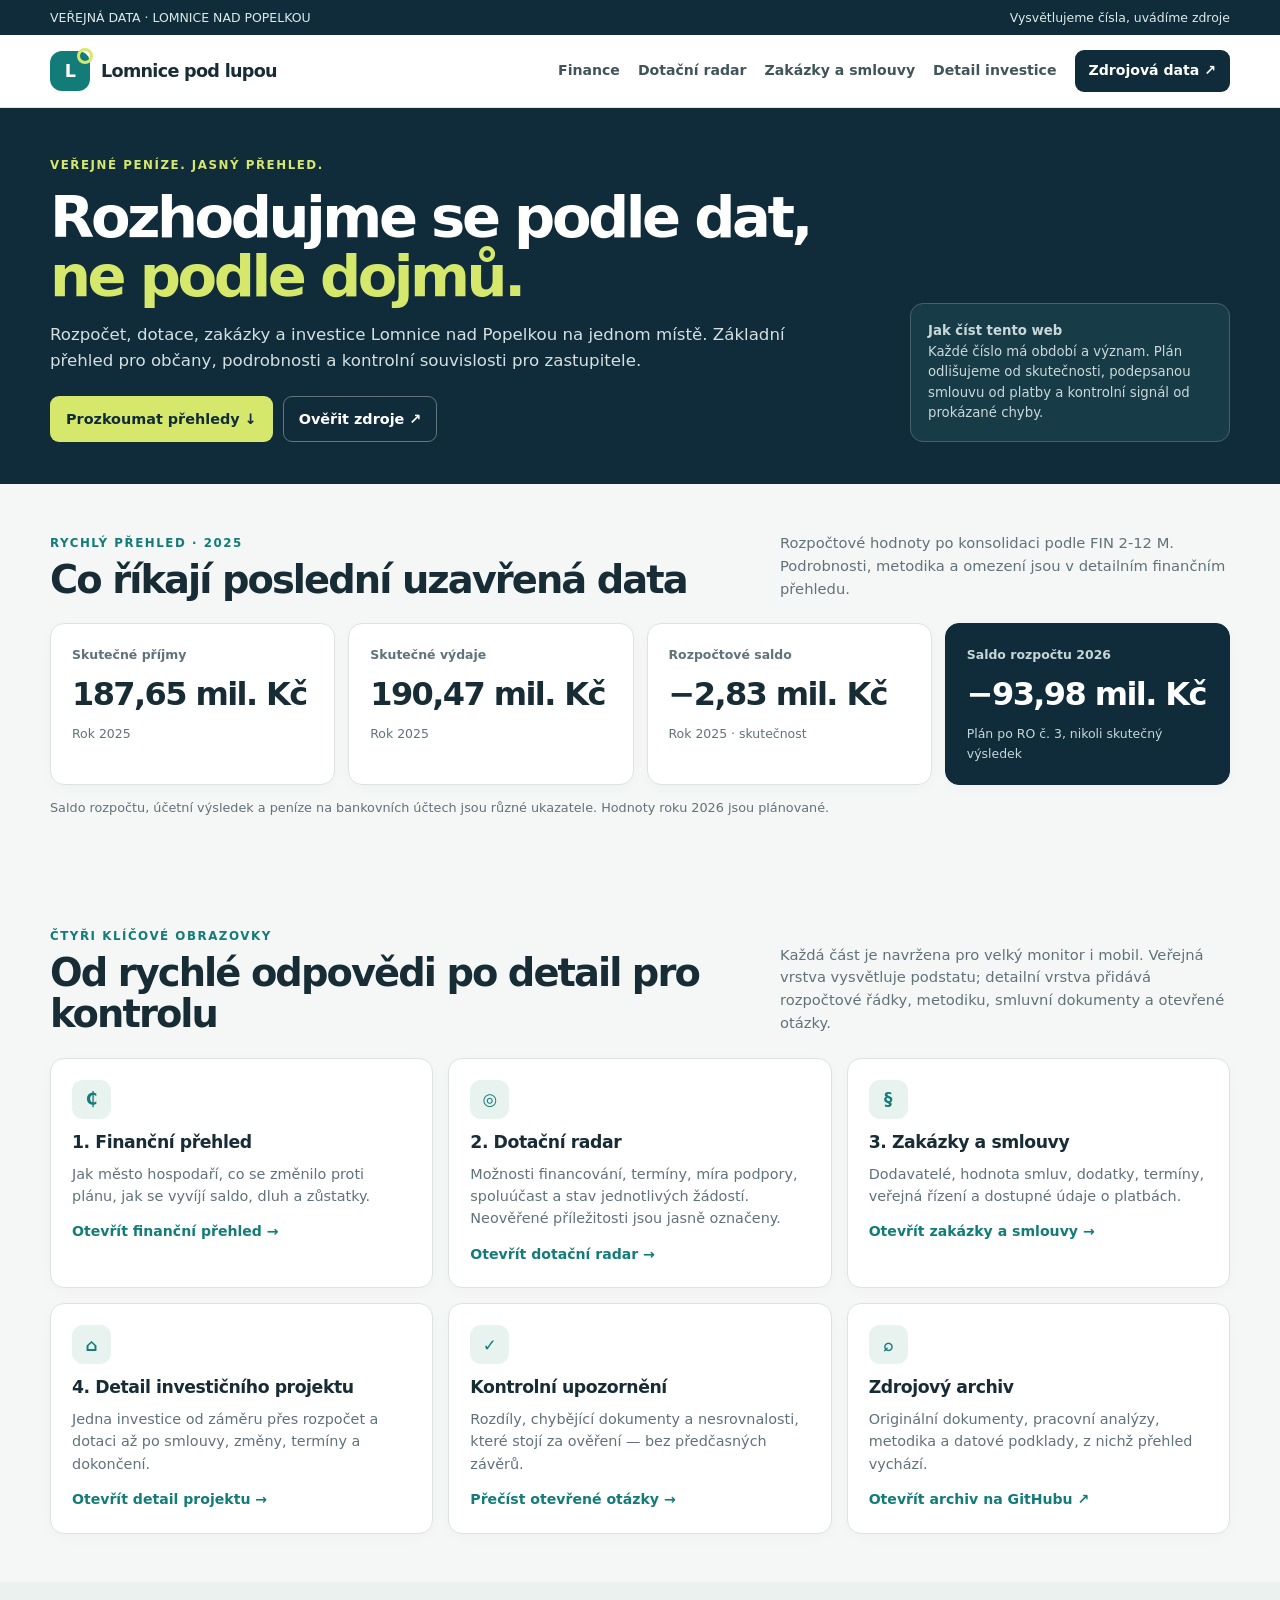
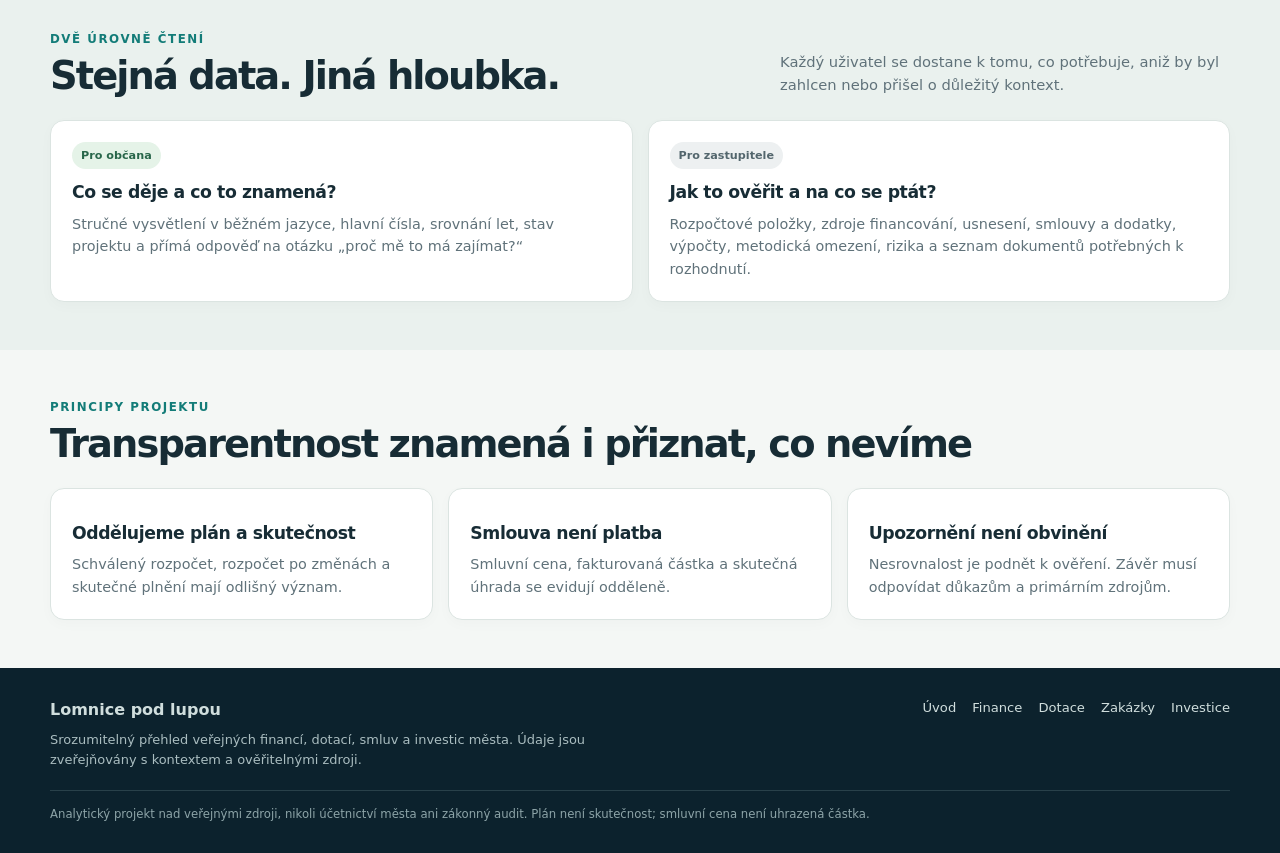
==== commit ae3d5ce7: "Přepracovat hlavní stránku na informační portál" ====
--- a/site/index.html
+++ b/site/index.html
@@ -1,103 +1,12 @@
-<!doctype html>
-<html lang="cs">
-<head>
-  <meta charset="utf-8">
-  <meta name="viewport" content="width=device-width, initial-scale=1">
-  <meta name="description" content="Lomnice pod lupou – srozumitelný přehled rozpočtu, hospodaření, investic a veřejných zakázek města Lomnice nad Popelkou.">
-  <meta name="theme-color" content="#102c3a">
-  <title>Lomnice pod lupou | Veřejné finance srozumitelně</title>
-  <style>
-    :root{--ink:#172c35;--muted:#5d7078;--paper:#f5f7f5;--white:#fff;--navy:#102c3a;--teal:#137c78;--lime:#d6e86b;--line:#dbe4e1;--soft:#e8f2ef;--warn:#fff3d6;--shadow:0 18px 45px rgba(16,44,58,.09)}
-    *{box-sizing:border-box}html{scroll-behavior:smooth}body{margin:0;background:var(--paper);color:var(--ink);font-family:Inter,ui-sans-serif,system-ui,-apple-system,BlinkMacSystemFont,"Segoe UI",sans-serif;line-height:1.55}
-    a{color:inherit}button{font:inherit}.wrap{width:min(1160px,calc(100% - 40px));margin:auto}
-    .topline{background:var(--navy);color:#dce9e8;font-size:.82rem}.topline .wrap{display:flex;justify-content:space-between;gap:16px;padding:9px 0}
-    header{background:var(--white);border-bottom:1px solid var(--line)}.nav{display:flex;align-items:center;justify-content:space-between;gap:25px;padding:18px 0}
-    .brand{display:flex;align-items:center;gap:12px;text-decoration:none;font-weight:850;letter-spacing:-.04em;font-size:1.15rem}.brandmark{width:42px;height:42px;background:var(--teal);color:white;border-radius:13px;display:grid;place-items:center;font-weight:900;font-size:1.2rem;position:relative}.brandmark:after{content:"";position:absolute;width:12px;height:12px;border:3px solid var(--lime);border-radius:50%;right:-3px;top:-3px}
-    nav{display:flex;align-items:center;gap:24px}nav a{text-decoration:none;color:#40545c;font-size:.93rem;font-weight:650}nav a:hover{color:var(--teal)}.navcta{background:var(--navy);color:#fff;padding:11px 16px;border-radius:10px}
-    .hero{background:var(--navy);color:white;overflow:hidden;position:relative}.hero:after{content:"";position:absolute;width:560px;height:560px;border:1px solid rgba(214,232,107,.18);border-radius:50%;right:-110px;top:-220px;box-shadow:0 0 0 50px rgba(214,232,107,.035),0 0 0 105px rgba(214,232,107,.025);pointer-events:none}
-    .hero-grid{display:grid;grid-template-columns:1.1fr .9fr;align-items:center;gap:55px;padding:78px 0 72px;position:relative;z-index:1}.eyebrow{text-transform:uppercase;letter-spacing:.14em;font-size:.76rem;font-weight:800;color:var(--lime);display:flex;align-items:center;gap:10px}.eyebrow:before{content:"";width:25px;height:2px;background:var(--lime)}
-    h1{font-size:clamp(2.7rem,5.4vw,5rem);line-height:1.02;letter-spacing:-.065em;margin:20px 0 24px;max-width:720px}h1 em{font-style:normal;color:var(--lime)}.hero p{font-size:1.12rem;color:#d4e0e1;max-width:590px;margin:0 0 30px}.actions{display:flex;gap:12px;flex-wrap:wrap}.btn{display:inline-flex;align-items:center;justify-content:center;text-decoration:none;border-radius:11px;padding:13px 18px;font-weight:800;border:1px solid transparent}.btn.primary{background:var(--lime);color:var(--navy)}.btn.ghost{border-color:#61757c;color:white}.btn:hover{transform:translateY(-1px)}
-    .visual{background:#183b48;border:1px solid #355661;border-radius:22px;padding:24px;box-shadow:0 25px 65px rgba(0,0,0,.15);transform:rotate(1deg)}.visual-top{display:flex;justify-content:space-between;align-items:center;color:#dbe8e6;font-size:.82rem;font-weight:750}.live{display:inline-flex;align-items:center;gap:7px;color:var(--lime);font-size:.75rem}.live:before{content:"";width:7px;height:7px;border-radius:50%;background:var(--lime)}
-    .chart{height:160px;display:flex;align-items:end;gap:12px;border-bottom:1px solid #49616a;margin:22px 0 18px;padding:0 7px}.bar{flex:1;border-radius:7px 7px 0 0;background:#4b9d95;position:relative;min-width:0}.bar:nth-child(2n){background:#a8c6a0}.bar:nth-child(3){background:var(--lime)}.bar span{position:absolute;bottom:-27px;left:50%;transform:translateX(-50%);font-size:.7rem;color:#b9cbcc}.visual-note{margin-top:35px;color:#c3d2d2;font-size:.8rem}.visual-note strong{color:white}
-    .stats{display:grid;grid-template-columns:repeat(3,1fr);gap:14px;margin-top:-1px}.stat{background:white;padding:22px 24px;border:1px solid var(--line);border-top:0}.stat:first-child{border-radius:0 0 0 16px}.stat:last-child{border-radius:0 0 16px 0}.stat-label{font-size:.78rem;color:var(--muted);font-weight:700}.stat-value{font-size:1.65rem;font-weight:850;letter-spacing:-.045em;margin:4px 0}.stat-note{font-size:.78rem;color:var(--muted)}
-    section{padding:78px 0}.section-head{display:flex;justify-content:space-between;align-items:end;gap:30px;margin-bottom:30px}.section-head h2{font-size:clamp(2rem,3.3vw,3.1rem);line-height:1.06;letter-spacing:-.055em;margin:9px 0 0;max-width:660px}.section-head p{max-width:390px;color:var(--muted);margin:0}.kicker{font-size:.76rem;text-transform:uppercase;letter-spacing:.14em;color:var(--teal);font-weight:850}
-    .cards{display:grid;grid-template-columns:repeat(3,1fr);gap:17px}.card{background:white;border:1px solid var(--line);border-radius:16px;padding:25px;box-shadow:0 4px 15px rgba(16,44,58,.025)}.icon{width:43px;height:43px;background:var(--soft);border-radius:12px;display:grid;place-items:center;color:var(--teal);font-size:1.2rem;font-weight:900}.card h3{margin:19px 0 8px;font-size:1.15rem;letter-spacing:-.025em}.card p{color:var(--muted);font-size:.93rem;margin:0 0 17px}.textlink{font-weight:800;color:var(--teal);text-decoration:none;font-size:.9rem}.textlink:hover{text-decoration:underline}
-    .feature{background:#eaf1ee}.feature-grid{display:grid;grid-template-columns:.85fr 1.15fr;gap:55px;align-items:start}.feature h2{font-size:clamp(2.2rem,3.7vw,3.4rem);line-height:1.05;letter-spacing:-.06em;margin:10px 0 18px}.feature-intro{color:var(--muted);max-width:440px}.yearlist{display:grid;gap:12px}.year{background:white;border:1px solid #d7e3de;border-radius:14px;padding:19px 20px;display:grid;grid-template-columns:80px 1fr auto;align-items:center;gap:15px}.yearnum{font-size:1.25rem;font-weight:900;letter-spacing:-.04em}.year h3{font-size:1rem;margin:0 0 3px}.year p{font-size:.84rem;color:var(--muted);margin:0}.pill{font-size:.72rem;font-weight:800;border-radius:999px;padding:6px 9px;background:#e6f3e8;color:#256b4c;white-space:nowrap}.pill.work{background:var(--warn);color:#835e12}
-    .callout{background:var(--navy);color:white;border-radius:20px;padding:32px;display:flex;justify-content:space-between;align-items:center;gap:28px}.callout h2{font-size:1.8rem;letter-spacing:-.045em;margin:0 0 8px}.callout p{color:#c6d6d8;margin:0;max-width:650px}.callout .btn{white-space:nowrap}
-    .method{display:grid;grid-template-columns:repeat(4,1fr);gap:18px;margin-top:32px}.step{border-top:2px solid var(--teal);padding-top:14px}.step strong{display:block;font-size:.95rem;margin-bottom:7px}.step p{font-size:.86rem;color:var(--muted);margin:0}
-    footer{background:#0c222d;color:#d0dedd;padding:38px 0}.footergrid{display:flex;justify-content:space-between;gap:30px;align-items:start}.footerbrand{font-weight:850;color:white;font-size:1.05rem}.footertext{max-width:550px;font-size:.82rem;color:#aabdc0;margin-top:9px}.footlinks{display:flex;gap:18px;flex-wrap:wrap}.footlinks a{font-size:.83rem;color:#d0dedd;text-decoration:none}.footlinks a:hover{color:var(--lime)}.fineprint{font-size:.75rem;color:#8da4a8;margin-top:25px;border-top:1px solid #29414a;padding-top:18px}
-    .numbers{display:grid;grid-template-columns:repeat(3,1fr);gap:16px}.numbercard{background:#fff;border:1px solid var(--line);border-radius:15px;padding:23px}.numbercard .big{font-size:clamp(1.45rem,2.8vw,2.2rem);font-weight:900;letter-spacing:-.05em;line-height:1.15;margin:8px 0}.numbercard p{font-size:.86rem;color:var(--muted);margin:0}.tag{display:inline-block;border-radius:999px;padding:5px 9px;background:#e7f2eb;color:#28664a;font-size:.72rem;font-weight:800}.tag.warn{background:#fff0cf;color:#7c5913}.tablewrap{overflow-x:auto;background:white;border:1px solid var(--line);border-radius:14px}table{width:100%;border-collapse:collapse;min-width:680px}th,td{text-align:left;padding:14px 16px;border-bottom:1px solid var(--line);font-size:.91rem}th{background:#eaf1ee;font-size:.78rem;text-transform:uppercase;letter-spacing:.04em}tr:last-child td{border-bottom:0}.num{text-align:right;font-variant-numeric:tabular-nums}.note{border-left:4px solid var(--teal);padding:15px 18px;background:#eaf1ee;border-radius:0 10px 10px 0;color:#40545c;font-size:.92rem}.alerts{display:grid;gap:12px}.alert{background:white;border:1px solid var(--line);border-radius:13px;padding:18px 20px}.alert strong{display:block;margin-bottom:5px}.alert p{color:var(--muted);font-size:.9rem;margin:0}.source{font-size:.82rem;color:var(--teal);font-weight:750;text-decoration:none}.source:hover{text-decoration:underline}.small{font-size:.82rem;color:var(--muted)}\n    @media(max-width:850px){{nav{gap:13px}nav a:not(.navcta){display:none}.hero-grid{grid-template-columns:1fr;gap:40px;padding:60px 0}.visual{max-width:540px}.feature-grid{grid-template-columns:1fr;gap:30px}.cards{grid-template-columns:repeat(2,1fr)}.section-head{align-items:start;flex-direction:column}.method{grid-template-columns:repeat(2,1fr)}}
-    @media(max-width:560px){.wrap{width:min(100% - 28px,1160px)}.topline .wrap{font-size:.72rem}.topline span:last-child{display:none}.nav{padding:13px 0}.navcta{padding:9px 11px;font-size:.82rem}.hero-grid{padding:48px 0}.hero p{font-size:1rem}h1{font-size:3.1rem}.stats{grid-template-columns:1fr;gap:0}.stat,.stat:first-child,.stat:last-child{border-radius:0;border-top:1px solid var(--line)}.stat:first-child{border-radius:13px 13px 0 0}.stat:last-child{border-radius:0 0 13px 13px}.cards{grid-template-columns:1fr}section{padding:55px 0}.year{grid-template-columns:55px 1fr;gap:12px}.year .pill{grid-column:2;justify-self:start}.callout{padding:25px;align-items:start;flex-direction:column}.method{grid-template-columns:1fr 1fr}.footergrid{flex-direction:column}.visual{padding:19px}.chart{gap:8px}}
-  </style>
-</head>
-<body>
-  <div class="topline"><div class="wrap"><span>VEŘEJNÁ DATA · MÍSTNÍ ROZPOČET · OTEVŘENÉ PODKLADY</span><span>Lomnice nad Popelkou</span></div></div>
-  <header><div class="wrap nav">
-    <a class="brand" href="#uvod" aria-label="Lomnice pod lupou – úvod"><span class="brandmark">L</span><span>Lomnice pod lupou</span></a>
-    <nav aria-label="Hlavní navigace"><a href="#finance">Finance</a><a href="#zjisteni">Co jsme zjistili</a><a href="#metodika">Metodika</a><a class="navcta" href="finance.html">Podrobný přehled ↗</a></nav>
-  </div></header>
-  <main>
-    <section class="hero" id="uvod"><div class="wrap hero-grid">
-      <div><div class="eyebrow">Město černé na bílém</div><h1>Veřejné peníze.<br><em>Jasný přehled.</em></h1>
-        <p>Kolik město vybere, za co utrácí, jak se mění rozpočet a co stojí za další otázku? Přehled stavíme na dokumentech, přepočtených číslech a srozumitelném vysvětlení — ne jen na hromadě odkazů.</p>
-        <div class="actions"><a class="btn primary" href="#finance">Prohlédnout čísla ↓</a><a class="btn ghost" href="finance.html">Detailní finanční přehled ↗</a></div>
-      </div>
-      <div class="visual"><div class="visual-top"><span>Hospodaření 2025</span><span class="live">Uzavřený rok</span></div>
-        <div style="display:grid;gap:17px;margin:25px 0">
-          <div><div style="display:flex;justify-content:space-between;gap:10px;font-size:.85rem"><span>Skutečné příjmy</span><strong>187,65 mil. Kč</strong></div><div style="height:10px;background:#34525d;border-radius:99px;margin-top:7px"><div style="height:100%;width:98.5%;background:#a8c6a0;border-radius:99px"></div></div></div>
-          <div><div style="display:flex;justify-content:space-between;gap:10px;font-size:.85rem"><span>Skutečné výdaje</span><strong>190,48 mil. Kč</strong></div><div style="height:10px;background:#34525d;border-radius:99px;margin-top:7px"><div style="height:100%;width:100%;background:#d6e86b;border-radius:99px"></div></div></div>
-        </div>
-        <div class="visual-note"><strong>Výsledek: −2,83 mil. Kč.</strong> Skutečné příjmy a výdaje po konsolidaci podle výkazu FIN 2-12 M. Nejde o účetní zisk ani o změnu zůstatku na účtech.</div>
-      </div>
-    </div></section>
-    <section style="padding:24px 0 10px"><div class="wrap numbers">
-      <article class="numbercard"><div class="kicker">Skutečnost 2025</div><div class="big">−2,83 mil. Kč</div><p>Rozdíl skutečných příjmů a výdajů po konsolidaci.</p></article>
-      <article class="numbercard"><div class="kicker">Dlouhodobý dluh 2025</div><div class="big">17,14 mil. Kč</div><p>Úvěrové jistiny a další vykázaný dlouhodobý závazek.</p></article>
-      <article class="numbercard"><div class="kicker">Plánovaný deficit 2026</div><div class="big">−93,98 mil. Kč</div><p>Rozpočet po třetím opatření; plán, nikoli skutečný výsledek.</p></article>
-    </div></section>
-    <section id="finance"><div class="wrap">
-      <div class="section-head"><div><div class="kicker">Čísla v souvislostech</div><h2>Co říkají dostupné rozpočtové dokumenty</h2></div><p>Částky jsou zaokrouhlené na tisíce či setiny milionu korun. U každého roku odlišujeme skutečné plnění od rozpočtového plánu.</p></div>
-      <div class="tablewrap"><table><thead><tr><th>Ukazatel</th><th class="num">2024 skutečnost</th><th class="num">2025 skutečnost</th><th class="num">2026 plán po RO 3</th></tr></thead><tbody>
-        <tr><td>Příjmy po konsolidaci</td><td class="num">180,650 mil. Kč</td><td class="num">187,645 mil. Kč</td><td class="num">199,191 mil. Kč</td></tr>
-        <tr><td>Výdaje po konsolidaci</td><td class="num">163,224 mil. Kč</td><td class="num">190,475 mil. Kč</td><td class="num">293,170 mil. Kč</td></tr>
-        <tr><td>Saldo</td><td class="num">+17,427 mil. Kč</td><td class="num">−2,829 mil. Kč</td><td class="num">−93,979 mil. Kč</td></tr>
-        <tr><td>Stav bankovních účtů ke konci roku</td><td class="num">56,907 mil. Kč</td><td class="num">43,079 mil. Kč</td><td class="num">—</td></tr>
-      </tbody></table></div>
-      <p class="small">Zdroje: výkaz FIN 2-12 M, závěrečné účty a rozpočtová opatření uložená v archivu projektu. Pomlčka znamená, že uzavřená roční skutečnost za rok 2026 zatím není k dispozici.</p>
-      <div class="actions" style="margin-top:20px"><a class="btn primary" href="finance.html">Otevřít podrobnou analýzu ↗</a><a class="btn" style="border:1px solid var(--line);background:#fff" href="https://github.com/ReneHlouzek/lomnice-pod-lupou/tree/main/finance">Zdrojové dokumenty ↗</a></div>
-    </div></section>
-    <section class="feature" id="zjisteni"><div class="wrap">
-      <div class="section-head"><div><div class="kicker">Zjištění a otázky</div><h2>Co si zaslouží pozornost</h2></div><p>Nejde o seznam obvinění. Jsou to ověřené údaje a konkrétní body, u kterých je potřeba znát širší kontext nebo získat další dokument.</p></div>
-      <div class="alerts">
-        <article class="alert"><strong>2026: velký plánovaný deficit</strong><p>Rozpočet po RO č. 3 počítá s deficitem 93,979 mil. Kč. Jeho financování pracuje s prostředky z minulých let, úvěrovým rámcem a splátkami. Důležité bude sledovat skutečné čerpání investic, úvěru a zůstatky na účtech. Samotný plán není důkazem, že město takový deficit skutečně vykáže.</p></article>
-        <article class="alert"><strong>2026: nesoulad v souhrnu rozpočtového opatření č. 1</strong><p>Součet příjmů v dokumentu RO 1 nesedí s aritmetikou; následující RO 2 však navazuje na správně přepočtenou hodnotu. Zatím jde o nesoulad ve zveřejněném dokumentu, který je vhodné ověřit exportem z rozpočtového systému.</p></article>
-        <article class="alert"><strong>2025: skutečnost byla výrazně lepší než upravený plán salda</strong><p>Upravený rozpočet po konsolidaci plánoval saldo −45,807 mil. Kč, skutečnost skončila na −2,829 mil. Kč. Rozdíl 42,978 mil. Kč není automaticky „úspora“: je třeba rozlišit nerealizované akce, časové posuny, změny financování a skutečné úspory.</p></article>
-        <article class="alert"><strong>2024: rozdíl mezi agregáty dvou dokumentů</strong><p>Výdaje v závěrečném účtu se liší od přepočtu podle FIN 2-12 M přibližně o 416 tis. Kč. Bez vysvětlení rozsahu a metodiky nelze rozhodnout, zda jde o rozdílnou definici, prezentaci, nebo chybu.</p></article>
-      </div>
-      <p style="margin-top:22px"><a class="textlink" href="finance.html#otevrene-otazky">Všechna zjištění, omezení a otevřené otázky ↗</a></p>
-    </div></section>
-    <section><div class="wrap">
-      <div class="section-head"><div><div class="kicker">Co projekt pokrývá</div><h2>Od rozpočtu až ke konkrétní smlouvě</h2></div><p>Finanční analýza je první datově zpracovaná část. Ostatní oblasti mají být propojené tak, aby se dalo přejít od záměru přes zakázku až k úhradě.</p></div>
-      <div class="cards">
-        <article class="card"><div class="icon">↗</div><h3>Rozpočty a hospodaření</h3><p>Schválený rozpočet, změny během roku, skutečné plnění, dluh a peněžní zůstatky — s jasným označením období a typu údaje.</p><a class="textlink" href="finance.html">Finanční přehled ↗</a></article>
-        <article class="card"><div class="icon">⌂</div><h3>Investice města</h3><p>Sledování plánovaných akcí, rozpočtů, termínů, zdrojů financování, dodatků a skutečně uhrazených částek.</p><span class="tag warn">Další datová etapa</span></article>
-        <article class="card"><div class="icon">§</div><h3>Smlouvy a zakázky</h3><p>Propojení zadávacího řízení, základní smlouvy, dodatků, dodavatele a dostupných platebních údajů.</p><a class="textlink" href="https://github.com/ReneHlouzek/lomnice-pod-lupou">Stav zdrojového archivu ↗</a></article>
-        <article class="card"><div class="icon">◎</div><h3>Dotace a financování</h3><p>Rozlišujeme plánovanou dotaci, podanou žádost, přiznanou podporu a skutečně přijaté peníze.</p><span class="tag warn">Další datová etapa</span></article>
-        <article class="card"><div class="icon">✓</div><h3>Kontrolní upozornění</h3><p>Kontroly návaznosti rozpočtových opatření, aritmetiky a úplnosti. Upozornění je podnět k ověření, ne automatický závěr.</p><a class="textlink" href="https://github.com/ReneHlouzek/lomnice-pod-lupou/tree/main/finance/2026/analyzy">Kontrola roku 2026 ↗</a></article>
-        <article class="card"><div class="icon">⌕</div><h3>Veřejné podklady</h3><p>Originální dokumenty, inventáře, metodika a podrobné analýzy zůstávají dohledatelné pro každého, kdo chce ověřit výpočet.</p><a class="textlink" href="https://github.com/ReneHlouzek/lomnice-pod-lupou">Otevřít archiv ↗</a></article>
-      </div>
-    </div></section>
-    <section class="feature" id="metodika"><div class="wrap">
-      <div class="section-head"><div><div class="kicker">Naše pravidla</div><h2>Transparentnost není dojem. Je to postup.</h2></div><p>Projekt je nezávislý pracovní přehled veřejných dokumentů. Není účetnictvím města ani zákonným auditem.</p></div>
-      <div class="method">
-        <div class="step"><strong>01 / Primární zdroje</strong><p>U důležitých závěrů uvádíme dokument, období a dohledatelnou cestu k původu údajů.</p></div>
-        <div class="step"><strong>02 / Srovnatelná čísla</strong><p>Schválený rozpočet, rozpočet po změnách a skutečnost nejsou zaměnitelné.</p></div>
-        <div class="step"><strong>03 / Ověřit, neobviňovat</strong><p>Rozdíl v tabulce je důvod ke kontrole, nikoli sám o sobě důkaz pochybení.</p></div>
-        <div class="step"><strong>04 / Přiznat limity</strong><p>Uvádíme, co víme, co nevíme a jaké podklady je potřeba ještě získat.</p></div>
-      </div>
-      <div class="callout" style="margin-top:42px"><div><h2>Chcete znát detail i původ čísel?</h2><p>Podrobná stránka shrnuje hospodaření za roky 2024–2025, plán roku 2026, hlavní kontrolní body a přímé odkazy na podkladové analýzy.</p></div><a class="btn primary" href="finance.html">Přejít na finance ↗</a></div>
-    </div></section>
-  </main>
-  <footer><div class="wrap"><div class="footergrid"><div><div class="footerbrand">Lomnice pod lupou</div><div class="footertext">Srozumitelný přehled veřejných financí, investic a smluv města Lomnice nad Popelkou. Závěry jsou průběžně ověřovány proti dostupným veřejným dokumentům.</div></div><div class="footlinks"><a href="finance.html">Finance</a><a href="#metodika">Metodika</a><a href="https://github.com/ReneHlouzek/lomnice-pod-lupou">GitHub</a></div></div><div class="fineprint">Aktualizováno 20. 10. 2026 · Rozpočtové hodnoty roku 2026 jsou plán, nikoli skutečné plnění.</div></div></footer>
-</body>
-</html>+<!doctype html><html lang="cs"><head><meta charset="utf-8"><meta name="viewport" content="width=device-width, initial-scale=1"><meta name="description" content="Přehled financí, dotačních příležitostí, veřejných zakázek a investic Lomnice nad Popelkou."><meta name="theme-color" content="#102c3a"><title>Lomnice pod lupou | Lomnice pod lupou</title><link rel="stylesheet" href="assets/styles.css"></head><body><div class="topline"><div class="wrap"><span>VEŘEJNÁ DATA · LOMNICE NAD POPELKOU</span><span>Vysvětlujeme čísla, uvádíme zdroje</span></div></div><header><div class="wrap nav"><a class="brand" href="index.html"><span class="brandmark">L</span><span>Lomnice pod lupou</span></a><nav aria-label="Hlavní navigace"><a href="finance.html">Finance</a><a href="dotace.html">Dotační radar</a><a href="zakazky.html">Zakázky a smlouvy</a><a href="investice.html">Detail investice</a><a class="navcta" href="https://github.com/ReneHlouzek/lomnice-pod-lupou">Zdrojová data ↗</a></nav></div></header>
+<section class="hero"><div class="wrap hero-row"><div><div class="eyebrow">Veřejné peníze. Jasný přehled.</div><h1>Rozhodujme se podle dat,<br><em>ne podle dojmů.</em></h1><p>Rozpočet, dotace, zakázky a investice Lomnice nad Popelkou na jednom místě. Základní přehled pro občany, podrobnosti a kontrolní souvislosti pro zastupitele.</p><div class="actions"><a class="btn primary" href="#obrazovky">Prozkoumat přehledy ↓</a><a class="btn ghost" href="https://github.com/ReneHlouzek/lomnice-pod-lupou/tree/main/finance">Ověřit zdroje ↗</a></div></div><aside class="hero-note"><strong>Jak číst tento web</strong><br>Každé číslo má období a význam. Plán odlišujeme od skutečnosti, podepsanou smlouvu od platby a kontrolní signál od prokázané chyby.</aside></div></section>
+<section><div class="wrap"><div class="section-head"><div><div class="kicker">Rychlý přehled · 2025</div><h2>Co říkají poslední uzavřená data</h2></div><p>Rozpočtové hodnoty po konsolidaci podle FIN 2-12 M. Podrobnosti, metodika a omezení jsou v detailním finančním přehledu.</p></div><div class="metrics"><div class="metric"><div class="label">Skutečné příjmy</div><div class="value">187,65 mil. Kč</div><div class="desc">Rok 2025</div></div><div class="metric"><div class="label">Skutečné výdaje</div><div class="value">190,47 mil. Kč</div><div class="desc">Rok 2025</div></div><div class="metric"><div class="label">Rozpočtové saldo</div><div class="value">−2,83 mil. Kč</div><div class="desc">Rok 2025 · skutečnost</div></div><div class="metric dark"><div class="label">Saldo rozpočtu 2026</div><div class="value">−93,98 mil. Kč</div><div class="desc">Plán po RO č. 3, nikoli skutečný výsledek</div></div></div><p class="small">Saldo rozpočtu, účetní výsledek a peníze na bankovních účtech jsou různé ukazatele. Hodnoty roku 2026 jsou plánované.</p></div></section>
+<section id="obrazovky"><div class="wrap"><div class="section-head"><div><div class="kicker">Čtyři klíčové obrazovky</div><h2>Od rychlé odpovědi po detail pro kontrolu</h2></div><p>Každá část je navržena pro velký monitor i mobil. Veřejná vrstva vysvětluje podstatu; detailní vrstva přidává rozpočtové řádky, metodiku, smluvní dokumenty a otevřené otázky.</p></div><div class="grid">
+<article class="card"><div class="icon">₵</div><h3>1. Finanční přehled</h3><p>Jak město hospodaří, co se změnilo proti plánu, jak se vyvíjí saldo, dluh a zůstatky.</p><a class="textlink" href="finance.html">Otevřít finanční přehled →</a></article>
+<article class="card"><div class="icon">◎</div><h3>2. Dotační radar</h3><p>Možnosti financování, termíny, míra podpory, spoluúčast a stav jednotlivých žádostí. Neověřené příležitosti jsou jasně označeny.</p><a class="textlink" href="dotace.html">Otevřít dotační radar →</a></article>
+<article class="card"><div class="icon">§</div><h3>3. Zakázky a smlouvy</h3><p>Dodavatelé, hodnota smluv, dodatky, termíny, veřejná řízení a dostupné údaje o platbách.</p><a class="textlink" href="zakazky.html">Otevřít zakázky a smlouvy →</a></article>
+<article class="card"><div class="icon">⌂</div><h3>4. Detail investičního projektu</h3><p>Jedna investice od záměru přes rozpočet a dotaci až po smlouvy, změny, termíny a dokončení.</p><a class="textlink" href="investice.html">Otevřít detail projektu →</a></article>
+<article class="card"><div class="icon">✓</div><h3>Kontrolní upozornění</h3><p>Rozdíly, chybějící dokumenty a nesrovnalosti, které stojí za ověření — bez předčasných závěrů.</p><a class="textlink" href="finance.html#otevrene-otazky">Přečíst otevřené otázky →</a></article>
+<article class="card"><div class="icon">⌕</div><h3>Zdrojový archiv</h3><p>Originální dokumenty, pracovní analýzy, metodika a datové podklady, z nichž přehled vychází.</p><a class="textlink" href="https://github.com/ReneHlouzek/lomnice-pod-lupou">Otevřít archiv na GitHubu ↗</a></article></div></div></section>
+<section style="background:#eaf1ee"><div class="wrap"><div class="section-head"><div><div class="kicker">Dvě úrovně čtení</div><h2>Stejná data. Jiná hloubka.</h2></div><p>Každý uživatel se dostane k tomu, co potřebuje, aniž by byl zahlcen nebo přišel o důležitý kontext.</p></div><div class="grid two"><article class="panel"><span class="pill">Pro občana</span><h3>Co se děje a co to znamená?</h3><p>Stručné vysvětlení v běžném jazyce, hlavní čísla, srovnání let, stav projektu a přímá odpověď na otázku „proč mě to má zajímat?“</p></article><article class="panel"><span class="pill neutral">Pro zastupitele</span><h3>Jak to ověřit a na co se ptát?</h3><p>Rozpočtové položky, zdroje financování, usnesení, smlouvy a dodatky, výpočty, metodická omezení, rizika a seznam dokumentů potřebných k rozhodnutí.</p></article></div></div></section>
+<section><div class="wrap"><div class="section-head"><div><div class="kicker">Principy projektu</div><h2>Transparentnost znamená i přiznat, co nevíme</h2></div></div><div class="grid"><article class="card"><h3>Oddělujeme plán a skutečnost</h3><p>Schválený rozpočet, rozpočet po změnách a skutečné plnění mají odlišný význam.</p></article><article class="card"><h3>Smlouva není platba</h3><p>Smluvní cena, fakturovaná částka a skutečná úhrada se evidují odděleně.</p></article><article class="card"><h3>Upozornění není obvinění</h3><p>Nesrovnalost je podnět k ověření. Závěr musí odpovídat důkazům a primárním zdrojům.</p></article></div></div></section><footer><div class="wrap"><div class="footergrid"><div><strong>Lomnice pod lupou</strong><div class="footertext">Srozumitelný přehled veřejných financí, dotací, smluv a investic města. Údaje jsou zveřejňovány s kontextem a ověřitelnými zdroji.</div></div><div class="footlinks"><a href="index.html">Úvod</a><a href="finance.html">Finance</a><a href="dotace.html">Dotace</a><a href="zakazky.html">Zakázky</a><a href="investice.html">Investice</a></div></div><div class="fineprint">Analytický projekt nad veřejnými zdroji, nikoli účetnictví města ani zákonný audit. Plán není skutečnost; smluvní cena není uhrazená částka.</div></div></footer></body></html>
--- a/site/assets/styles.css
+++ b/site/assets/styles.css
@@ -0,0 +1,18 @@
+:root{--ink:#172c35;--muted:#60727a;--paper:#f4f7f5;--white:#fff;--navy:#102c3a;--teal:#137c78;--lime:#d6e86b;--line:#dbe4e1;--soft:#e8f2ef;--warn:#fff2d6;--red:#a33d3d;--shadow:0 12px 35px rgba(16,44,58,.07)}
+*{box-sizing:border-box}html{scroll-behavior:smooth}body{margin:0;background:var(--paper);color:var(--ink);font-family:Inter,ui-sans-serif,system-ui,-apple-system,BlinkMacSystemFont,"Segoe UI",sans-serif;line-height:1.55}a{color:inherit}.wrap{width:min(1180px,calc(100% - 40px));margin:auto}
+.topline{background:var(--navy);color:#dce9e8;font-size:.78rem}.topline .wrap{display:flex;justify-content:space-between;gap:12px;padding:8px 0}
+header{background:white;border-bottom:1px solid var(--line)}.nav{display:flex;align-items:center;justify-content:space-between;gap:20px;padding:15px 0}.brand{display:flex;align-items:center;gap:11px;text-decoration:none;font-weight:850;letter-spacing:-.04em;font-size:1.1rem}.brandmark{width:40px;height:40px;background:var(--teal);color:white;border-radius:12px;display:grid;place-items:center;font-weight:900;position:relative}.brandmark:after{content:"";position:absolute;width:10px;height:10px;border:3px solid var(--lime);border-radius:50%;right:-3px;top:-3px}
+nav{display:flex;align-items:center;gap:18px;flex-wrap:wrap}nav a{text-decoration:none;color:#40545c;font-size:.88rem;font-weight:700}nav a:hover,.textlink:hover{color:var(--teal)}.navcta{background:var(--navy);color:#fff;padding:10px 14px;border-radius:9px}
+.hero{background:var(--navy);color:white;padding:48px 0 42px}.eyebrow,.kicker{font-size:.74rem;text-transform:uppercase;letter-spacing:.13em;font-weight:850;color:var(--teal)}.hero .eyebrow{color:var(--lime)}h1{font-size:clamp(2.3rem,4.5vw,4.2rem);line-height:1.03;letter-spacing:-.06em;margin:13px 0 16px}h1 em{font-style:normal;color:var(--lime)}.hero p{max-width:760px;color:#d4e0e1;font-size:1.04rem;margin:0}.hero-row{display:flex;justify-content:space-between;gap:30px;align-items:end}.hero-note{max-width:320px;border:1px solid #46616a;background:#183b48;border-radius:13px;padding:17px;color:#c9d8d9;font-size:.83rem}
+.actions{display:flex;gap:10px;flex-wrap:wrap;margin-top:22px}.btn{display:inline-flex;align-items:center;justify-content:center;text-decoration:none;border-radius:9px;padding:11px 15px;font-weight:800;border:1px solid transparent;font-size:.9rem}.btn.primary{background:var(--lime);color:var(--navy)}.btn.ghost{border-color:#61757c;color:white}.btn.light{background:white;border-color:var(--line)}
+section{padding:48px 0}.section-head{display:flex;justify-content:space-between;align-items:end;gap:25px;margin-bottom:23px}.section-head h2{font-size:clamp(1.65rem,3vw,2.5rem);line-height:1.08;letter-spacing:-.05em;margin:7px 0 0}.section-head p{max-width:450px;color:var(--muted);margin:0;font-size:.92rem}
+.grid{display:grid;grid-template-columns:repeat(3,minmax(0,1fr));gap:15px}.grid.two{grid-template-columns:repeat(2,minmax(0,1fr))}.card,.panel,.metric{background:white;border:1px solid var(--line);border-radius:14px;padding:21px;box-shadow:0 4px 14px rgba(16,44,58,.025)}.card h3,.panel h3{margin:10px 0 7px;font-size:1.08rem;letter-spacing:-.025em}.card p,.panel p{margin:0;color:var(--muted);font-size:.9rem}.icon{width:39px;height:39px;background:var(--soft);border-radius:11px;display:grid;place-items:center;color:var(--teal);font-weight:900;font-size:1.05rem}.textlink{font-weight:800;color:var(--teal);text-decoration:none;font-size:.88rem;display:inline-block;margin-top:14px}
+.metrics{display:grid;grid-template-columns:repeat(4,minmax(0,1fr));gap:13px}.metric .label{color:var(--muted);font-size:.78rem;font-weight:750}.metric .value{font-size:clamp(1.35rem,2.5vw,2rem);font-weight:900;letter-spacing:-.05em;margin:5px 0}.metric .desc{color:var(--muted);font-size:.78rem}.metric.dark{background:var(--navy);color:white;border-color:var(--navy)}.metric.dark .label,.metric.dark .desc{color:#c6d6d8}
+.tablewrap{overflow-x:auto;background:white;border:1px solid var(--line);border-radius:13px}table{width:100%;border-collapse:collapse;min-width:660px}th,td{text-align:left;padding:13px 15px;border-bottom:1px solid var(--line);font-size:.88rem;vertical-align:top}th{background:#eaf1ee;font-size:.73rem;text-transform:uppercase;letter-spacing:.05em;color:#40545c}tr:last-child td{border-bottom:0}.num{text-align:right;font-variant-numeric:tabular-nums;white-space:nowrap}
+.pill{display:inline-block;border-radius:999px;padding:5px 9px;background:#e5f3e8;color:#28664a;font-size:.7rem;font-weight:850;white-space:nowrap}.pill.warn{background:var(--warn);color:#7c5913}.pill.red{background:#fae6e4;color:#8b3434}.pill.neutral{background:#edf0f1;color:#53666d}
+.note{border-left:4px solid var(--teal);padding:15px 17px;background:#e8f2ef;border-radius:0 10px 10px 0;color:#40545c;font-size:.89rem}.note.warn{border-color:#d39b36;background:#fff6e3}.small{font-size:.8rem;color:var(--muted)}.filters{display:flex;gap:8px;flex-wrap:wrap;margin-bottom:15px}.filter{border:1px solid var(--line);background:white;border-radius:8px;padding:8px 11px;font-size:.82rem;color:#40545c;font-weight:750}
+.split{display:grid;grid-template-columns:1.15fr .85fr;gap:17px;align-items:start}.list{display:grid;gap:11px}.rowcard{background:white;border:1px solid var(--line);border-radius:12px;padding:16px 18px;display:flex;justify-content:space-between;gap:18px;align-items:start}.rowcard p{margin:4px 0 0;color:var(--muted);font-size:.86rem}.rowcard .right{text-align:right;white-space:nowrap;font-weight:850}
+.barlist{display:grid;gap:14px}.baritem .barhead{display:flex;justify-content:space-between;gap:10px;font-size:.86rem}.track{height:10px;border-radius:99px;background:#e7eeeb;margin-top:7px;overflow:hidden}.fill{height:100%;background:var(--teal);border-radius:99px}.fill.lime{background:#b5cb4e}.fill.gold{background:#d6a23e}
+footer{background:#0c222d;color:#d0dedd;padding:30px 0}.footergrid{display:flex;justify-content:space-between;gap:20px}.footertext{max-width:620px;font-size:.81rem;color:#aabdc0;margin-top:7px}.footlinks{display:flex;gap:16px;flex-wrap:wrap}.footlinks a{font-size:.82rem;color:#d0dedd;text-decoration:none}.fineprint{font-size:.73rem;color:#8da4a8;margin-top:20px;border-top:1px solid #29414a;padding-top:14px}
+@media(max-width:850px){.metrics{grid-template-columns:repeat(2,minmax(0,1fr))}.grid{grid-template-columns:repeat(2,minmax(0,1fr))}.hero-row,.section-head{align-items:start;flex-direction:column}.hero-note{max-width:600px}.split{grid-template-columns:1fr}nav{gap:11px}nav a:not(.navcta){display:none}}
+@media(max-width:560px){.wrap{width:calc(100% - 28px)}.topline .wrap{font-size:.69rem}.topline span:last-child{display:none}.nav{padding:11px 0}.brand{font-size:.96rem}.brandmark{width:35px;height:35px}.navcta{padding:8px 10px;font-size:.78rem}.hero{padding:38px 0 32px}h1{font-size:2.55rem}.hero p{font-size:.94rem}.metrics,.grid,.grid.two{grid-template-columns:1fr}.metric{padding:17px}.metric .value{font-size:1.65rem}section{padding:36px 0}.section-head{gap:12px}.card,.panel{padding:18px}.rowcard{padding:14px;flex-direction:column;gap:8px}.rowcard .right{text-align:left}.footergrid{flex-direction:column}table{min-width:600px}}
